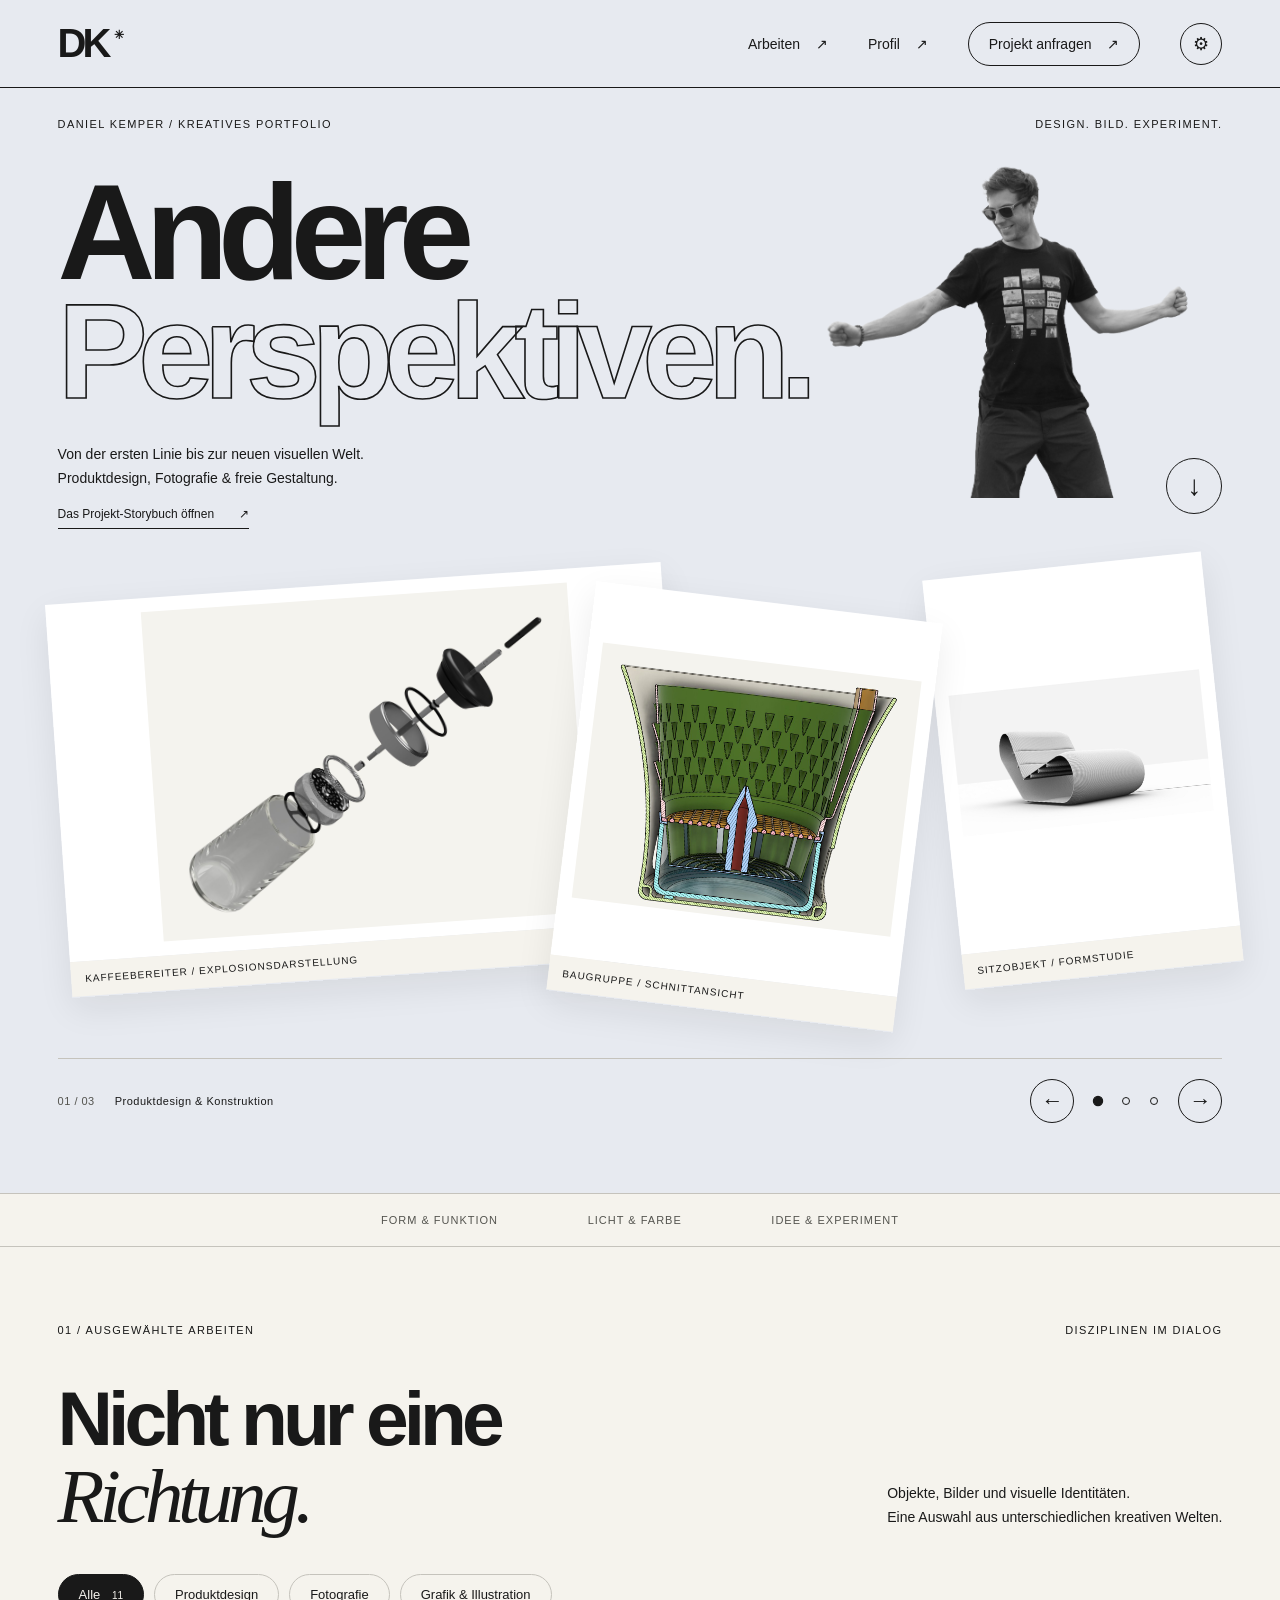
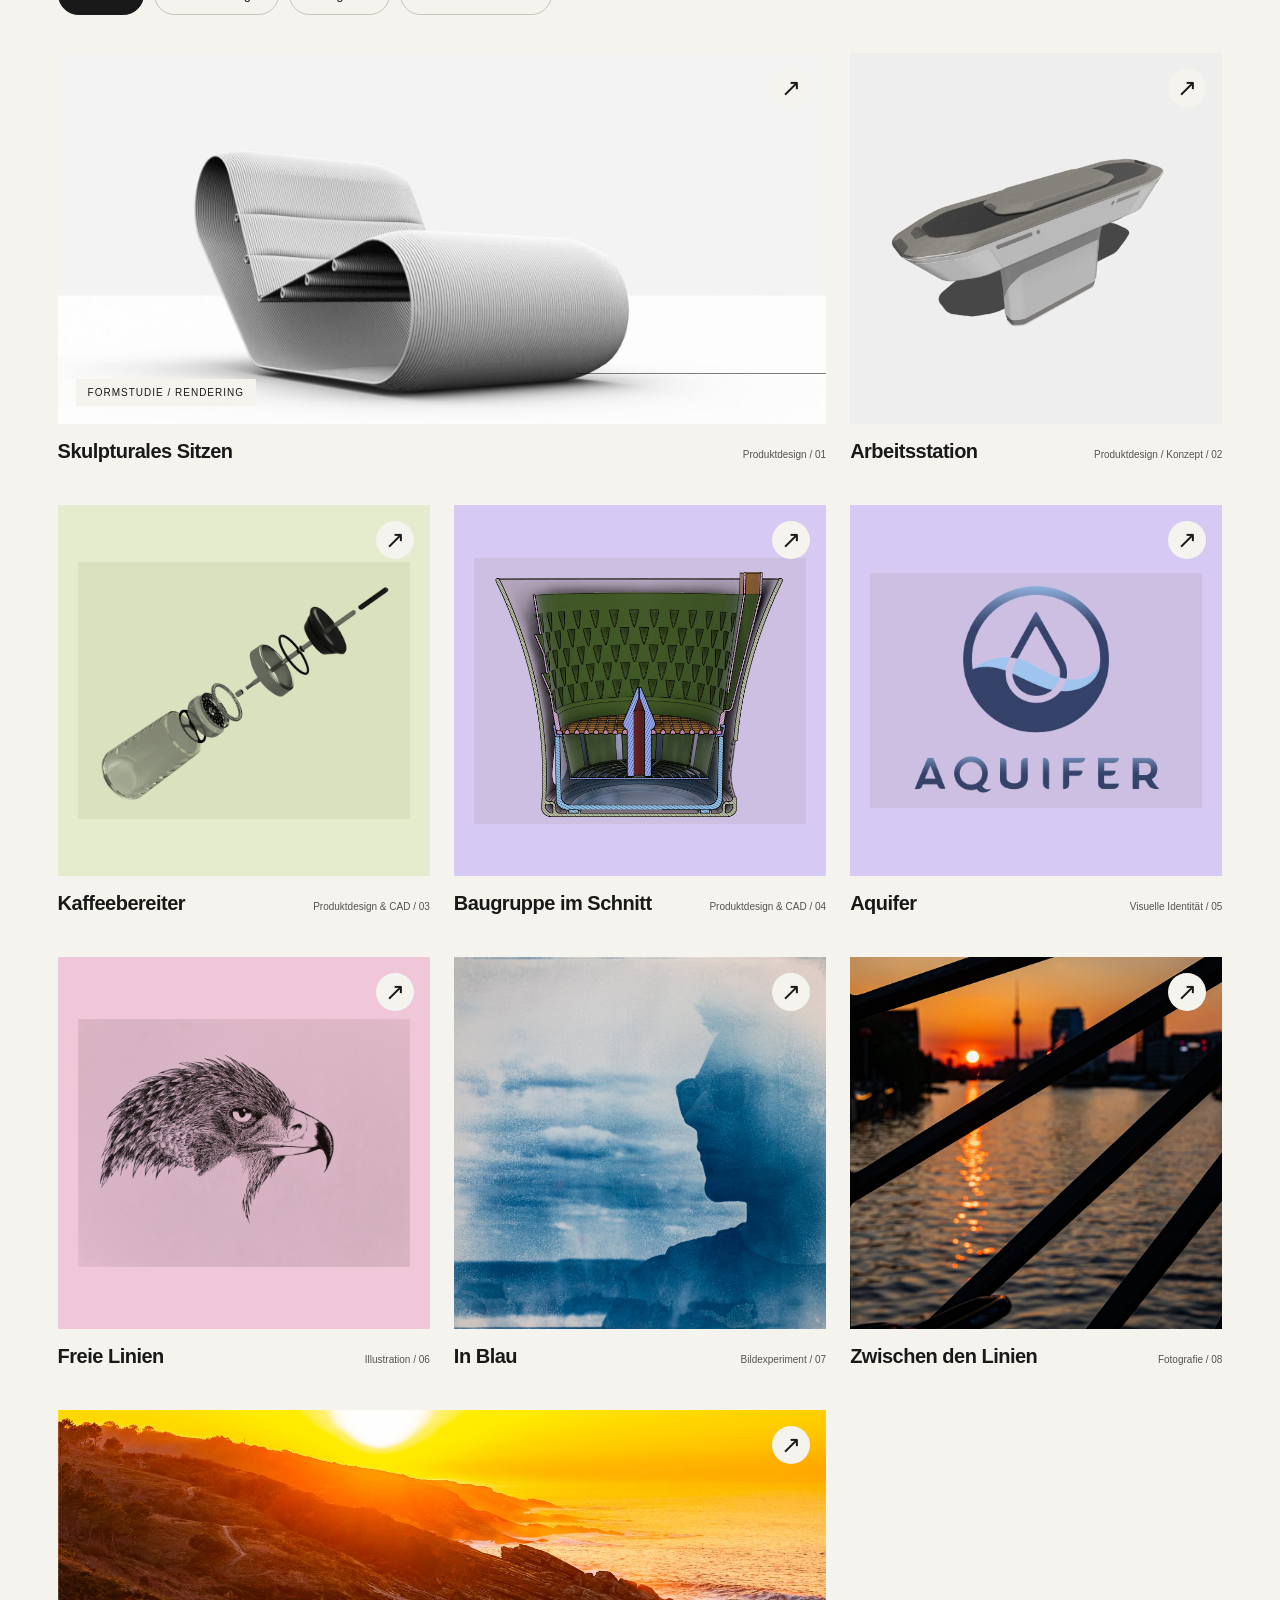
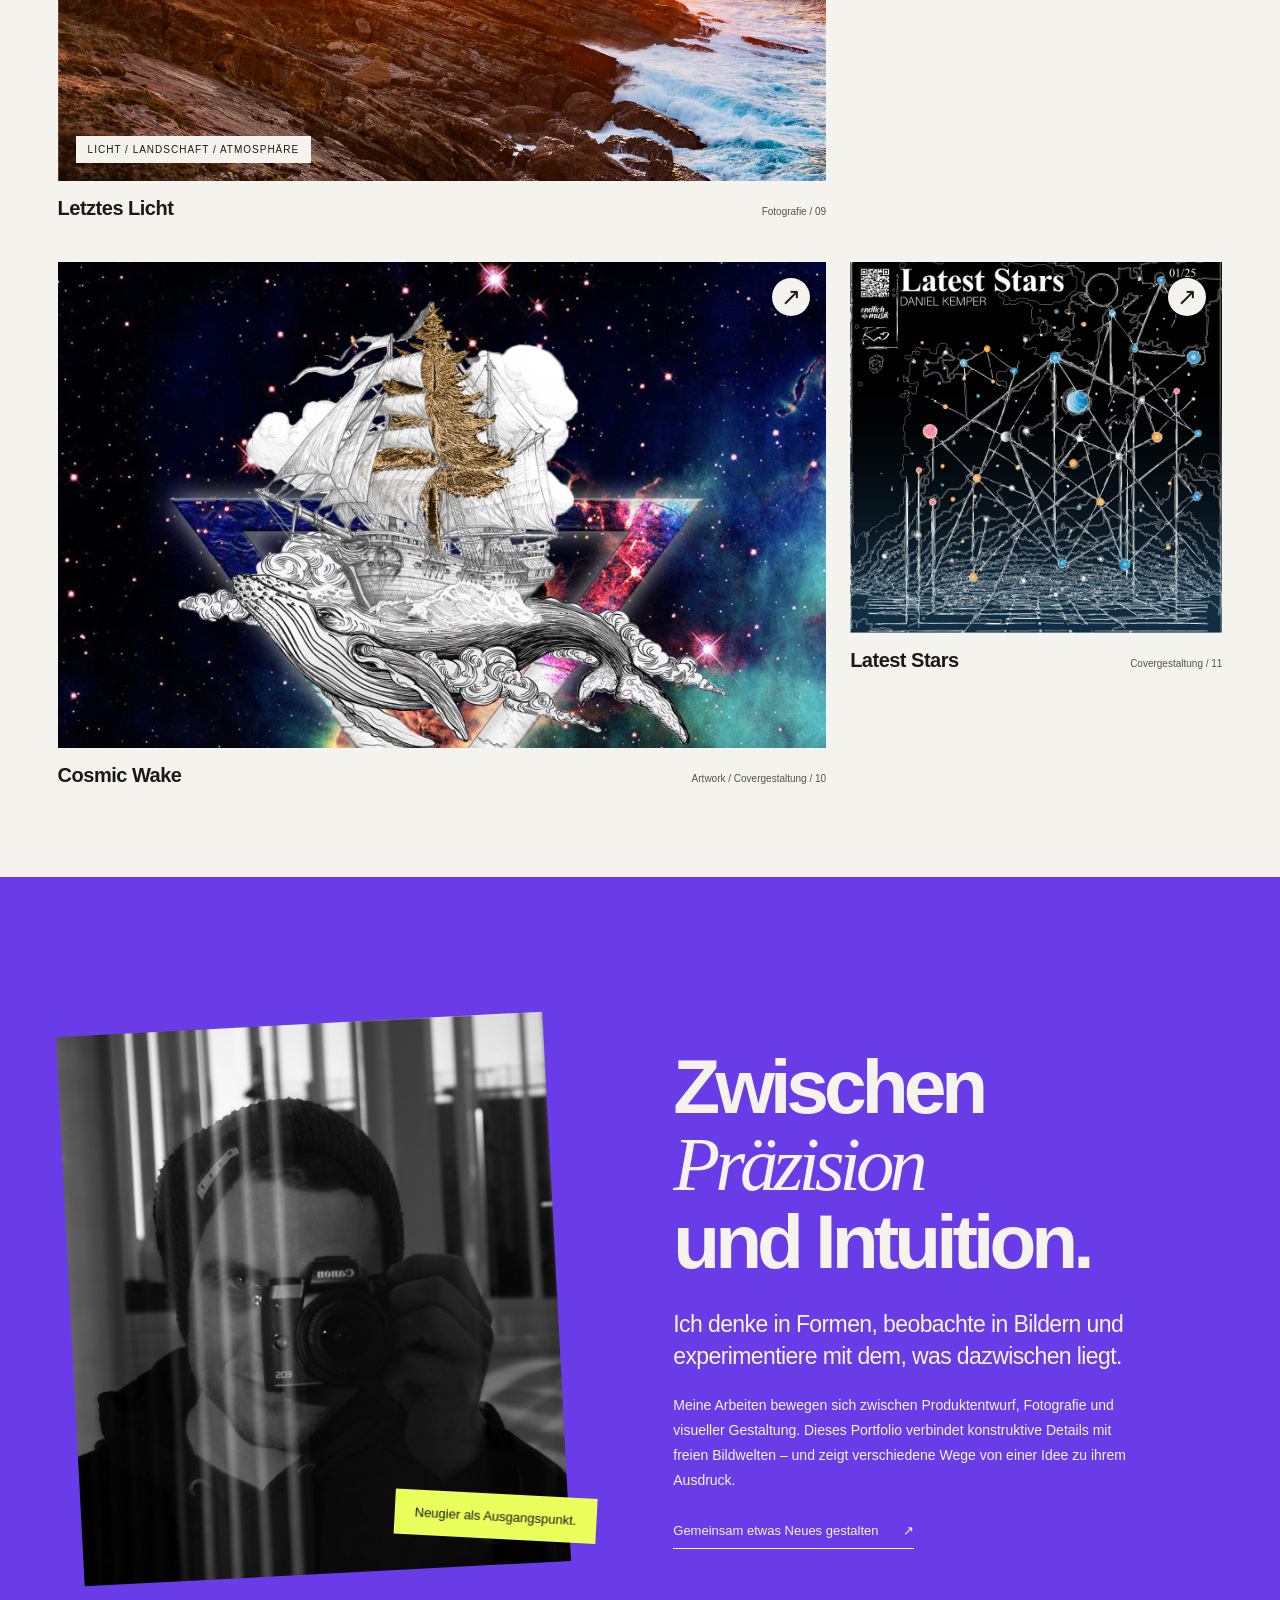
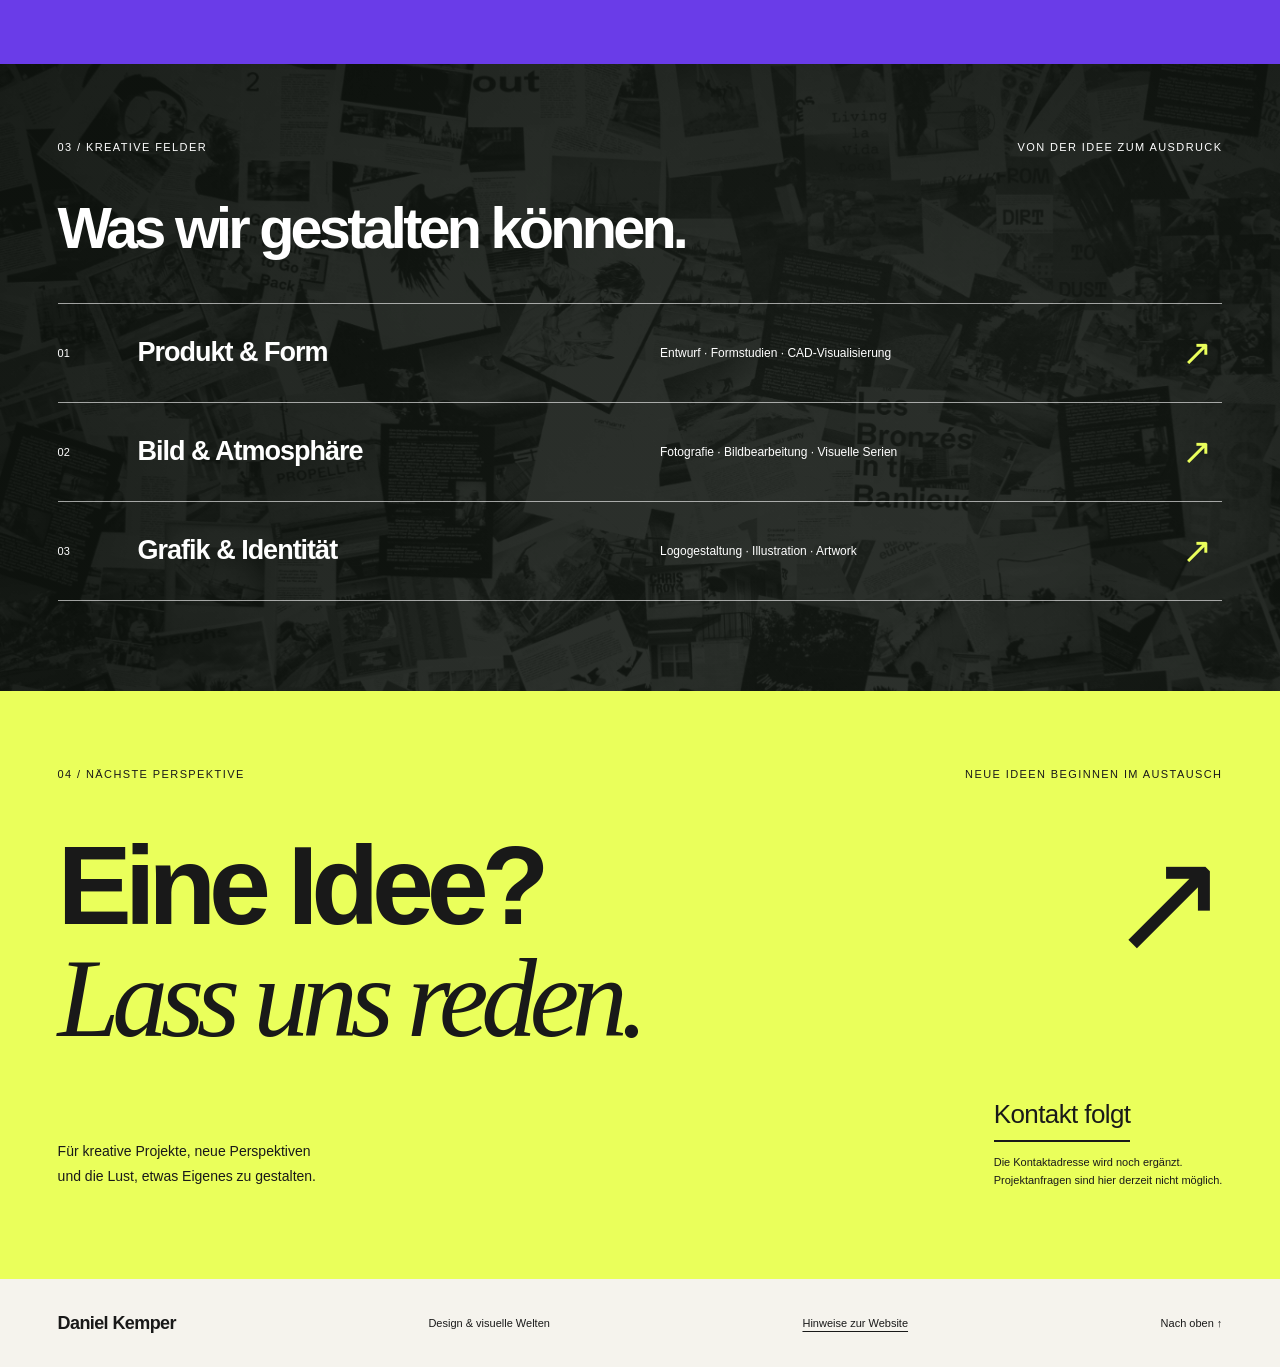
==== index.html @ 2dd00e3e "Erster Commit" ====
<!doctype html>
<html lang="de">
<head>
  <meta charset="utf-8">
  <meta name="viewport" content="width=device-width, initial-scale=1">
  <meta name="theme-color" content="#eaff5b">
  <meta name="description" content="Daniel Kemper – ausgewählte Arbeiten zwischen Produktdesign, Fotografie, Illustration und visueller Gestaltung.">
  <title>Daniel Kemper — Design & visuelle Welten</title>
  <link rel="icon" href="assets/mark.svg" type="image/svg+xml">
  <script src="settings.js"></script>
  <link rel="stylesheet" href="styles.css">
  <script src="projects.js" defer></script>
  <script src="portfolio.js" defer></script>
</head>
<body>
  <a class="skip-link" href="#arbeiten">Zum Inhalt</a>
  <header class="header">
    <a class="wordmark" href="#start" aria-label="Daniel Kemper – Startseite">DK<span class="wordmark-dot" aria-hidden="true">✳</span></a>
    <nav aria-label="Hauptnavigation">
      <a href="#arbeiten">Arbeiten <span>↗</span></a>
      <a href="#profil">Profil <span>↗</span></a>
      <a class="nav-contact" href="#kontakt">Projekt anfragen <span>↗</span></a>
      <a class="nav-settings" data-settings-link href="settings.html" aria-label="Einstellungen" title="Einstellungen"><span aria-hidden="true">⚙</span></a>
    </nav>
  </header>
  <main>
    <section class="hero" id="start" aria-labelledby="hero-title">
      <div class="hero-topline"><span>Daniel Kemper / Kreatives Portfolio</span><span>Design. Bild. Experiment.</span></div>
      <h1 id="hero-title">Andere<br><span class="outline">Perspektiven.</span></h1>
      <img class="hero-portrait" src="assets/hero-portrait.png" alt="" aria-hidden="true">
      <div class="hero-bottom">
        <div><p>Von der ersten Linie bis zur neuen visuellen Welt.<br>Produktdesign, Fotografie & freie Gestaltung.</p><a class="text-link hero-story-link" href="storybook.html">Das Projekt-Storybuch öffnen <span>↗</span></a></div>
        <a class="round-link" href="#arbeiten" aria-label="Ausgewählte Arbeiten entdecken">↓</a>
      </div>
      <div class="hero-carousel" role="region" aria-roledescription="Karussell" aria-label="Einblicke in die Arbeiten">
        <div class="carousel-viewport" id="hero-slides" tabindex="0" aria-label="Bildauswahl – mit Pfeiltasten wechseln">
          <div class="collage carousel-slide" role="group" aria-roledescription="Folie" aria-label="1 von 3 – Produktdesign & Konstruktion" data-title="Produktdesign & Konstruktion">
            <figure class="collage-main"><button class="carousel-project contain" type="button" data-project="coffee" aria-label="Kaffeebereiter – Explosionsdarstellung ansehen"><img src="assets/coffee-exploded.jpg" alt="Explosionsdarstellung des gläsernen Kaffeebereiters" fetchpriority="high"></button><figcaption>Kaffeebereiter / Explosionsdarstellung</figcaption></figure>
            <figure class="collage-detail"><button class="carousel-project contain" type="button" data-project="cutaway" aria-label="Baugruppe im Schnitt ansehen"><img src="assets/cutaway.jpg" alt="Farbige CAD-Schnittansicht mit Filterstruktur und inneren Komponenten"></button><figcaption>Baugruppe / Schnittansicht</figcaption></figure>
            <figure class="collage-accent"><button class="carousel-project contain" type="button" data-project="chair" aria-label="Skulpturales Sitzen ansehen"><img src="assets/chair.jpg" alt="Rendering eines weißen Loungesessels"></button><figcaption>Sitzobjekt / Formstudie</figcaption></figure>
          </div>
          <div class="collage carousel-slide" role="group" aria-roledescription="Folie" aria-label="2 von 3 – Fotografie & Perspektive" data-title="Fotografie & Perspektive" hidden>
            <figure class="collage-main"><button class="carousel-project" type="button" data-project="coast" aria-label="Letztes Licht ansehen"><img src="assets/coast.jpg" alt="Felsige Küste im goldenen Abendlicht" loading="lazy"></button><figcaption>Landschaft / Letztes Licht</figcaption></figure>
            <figure class="collage-detail"><button class="carousel-project" type="button" data-project="berlin" aria-label="Zwischen den Linien ansehen"><img src="assets/berlin.jpg" alt="Sonnenuntergang über der Spree hinter diagonalen Streben" loading="lazy"></button><figcaption>Berlin / Zwischen den Linien</figcaption></figure>
            <figure class="collage-accent"><img src="assets/portrait.jpg" alt="Selbstporträt mit Kamera und Spiegelungen" loading="lazy"><figcaption>Porträt / Spiegelungen</figcaption></figure>
          </div>
          <div class="collage carousel-slide" role="group" aria-roledescription="Folie" aria-label="3 von 3 – Grafik & freie Gestaltung" data-title="Grafik & freie Gestaltung" hidden>
            <figure class="collage-main"><button class="carousel-project contain" type="button" data-project="aquifer" aria-label="Aquifer ansehen"><img src="assets/aquifer.jpg" alt="Aquifer-Logo mit Tropfen- und Wellenmotiv" loading="lazy"></button><figcaption>Aquifer / Visuelle Identität</figcaption></figure>
            <figure class="collage-detail"><button class="carousel-project" type="button" data-project="cyanotype" aria-label="In Blau ansehen"><img src="assets/cyanotype.jpg" alt="Blaues experimentelles Porträt" loading="lazy"></button><figcaption>In Blau / Bildexperiment</figcaption></figure>
            <figure class="collage-accent"><button class="carousel-project" type="button" data-project="stars" aria-label="Latest Stars ansehen"><img src="assets/stars.jpg" alt="Latest Stars – Cover mit vernetzten Sternen" loading="lazy"></button><figcaption>Latest Stars / Covergestaltung</figcaption></figure>
          </div>
        </div>
        <div class="carousel-controls" hidden>
          <p class="carousel-label"><span id="carousel-count">01 / 03</span><span id="carousel-title">Produktdesign & Konstruktion</span></p>
          <div class="carousel-navigation">
            <button type="button" class="carousel-arrow" id="carousel-prev" aria-label="Vorherige Bildauswahl" aria-controls="hero-slides">←</button>
            <div class="carousel-dots" role="group" aria-label="Bildauswahl auswählen">
              <button type="button" data-slide="0" aria-label="Produktdesign & Konstruktion" aria-pressed="true"></button>
              <button type="button" data-slide="1" aria-label="Fotografie & Perspektive" aria-pressed="false"></button>
              <button type="button" data-slide="2" aria-label="Grafik & freie Gestaltung" aria-pressed="false"></button>
            </div>
            <button type="button" class="carousel-arrow" id="carousel-next" aria-label="Nächste Bildauswahl" aria-controls="hero-slides">→</button>
          </div>
        </div>
        <p class="sr-only" id="carousel-status" role="status" aria-live="polite" aria-atomic="true"></p>
      </div>
    </section>
    <div class="discipline-line" aria-hidden="true"><span>Form & Funktion</span><span>Licht & Farbe</span><span>Idee & Experiment</span></div>
    <section class="work-section section" id="arbeiten" aria-labelledby="work-title">
      <div class="section-label"><span>01 / Ausgewählte Arbeiten</span><span>Disziplinen im Dialog</span></div>
      <div class="section-heading"><h2 id="work-title">Nicht nur eine<br><em>Richtung.</em></h2><p>Objekte, Bilder und visuelle Identitäten.<br>Eine Auswahl aus unterschiedlichen kreativen Welten.</p></div>
      <div class="filters" role="group" aria-label="Arbeiten nach Disziplin filtern">
        <button type="button" class="active" data-filter="all" aria-pressed="true">Alle <span>11</span></button>
        <button type="button" data-filter="design" aria-pressed="false">Produktdesign</button>
        <button type="button" data-filter="photo" aria-pressed="false">Fotografie</button>
        <button type="button" data-filter="graphic" aria-pressed="false">Grafik & Illustration</button>
      </div>
      <p class="sr-only" id="filter-status" role="status" aria-live="polite">11 Arbeiten angezeigt.</p>
      <div class="project-grid">
        <article class="project-details" id="project-details" hidden aria-labelledby="project-details-title">
          <div class="project-details-inner">
            <div class="dialog-top"><span id="project-details-category"></span><button class="project-details-close" type="button">Projekt schließen ✕</button></div>
            <div class="dialog-intro"><h2 id="project-details-title" tabindex="-1"></h2><p id="project-details-description"></p></div>
            <div id="project-details-gallery" class="dialog-gallery"></div>
            <p class="dialog-note" id="project-details-note"></p>
          </div>
        </article>
      </div>
      <noscript><p>Alle Arbeiten sind hier sichtbar. Für Filter und Projektgalerien bitte JavaScript aktivieren.</p></noscript>
    </section>
    <section class="profile-section section" id="profil" aria-labelledby="profile-title">
      <div class="section-label"><span>02 / Der Blick dahinter</span><span>Daniel Kemper</span></div>
      <div class="profile-layout">
        <div class="profile-image"><img src="assets/portrait.jpg" alt="Selbstporträt mit Kamera und Spiegelungen" loading="lazy"><span class="profile-tag">Neugier als Ausgangspunkt.</span></div>
        <div class="profile-copy"><h2 id="profile-title">Zwischen<br><em>Präzision</em><br>und Intuition.</h2><p class="large-copy">Ich denke in Formen, beobachte in Bildern und experimentiere mit dem, was dazwischen liegt.</p><p>Meine Arbeiten bewegen sich zwischen Produktentwurf, Fotografie und visueller Gestaltung. Dieses Portfolio verbindet konstruktive Details mit freien Bildwelten – und zeigt verschiedene Wege von einer Idee zu ihrem Ausdruck.</p><a class="text-link" href="#kontakt">Gemeinsam etwas Neues gestalten <span>↗</span></a></div>
      </div>
    </section>
    <section class="services section" aria-labelledby="services-title">
      <div class="section-label"><span>03 / Kreative Felder</span><span>Von der Idee zum Ausdruck</span></div>
      <h2 id="services-title">Was wir gestalten können.</h2>
      <div class="service-list">
        <div><span>01</span><h3>Produkt & Form</h3><p>Entwurf · Formstudien · CAD-Visualisierung</p><span aria-hidden="true">↗</span></div>
        <div><span>02</span><h3>Bild & Atmosphäre</h3><p>Fotografie · Bildbearbeitung · Visuelle Serien</p><span aria-hidden="true">↗</span></div>
        <div><span>03</span><h3>Grafik & Identität</h3><p>Logogestaltung · Illustration · Artwork</p><span aria-hidden="true">↗</span></div>
      </div>
    </section>
    <section class="contact section" id="kontakt" aria-labelledby="contact-title">
      <div class="section-label"><span>04 / Nächste Perspektive</span><span>Neue Ideen beginnen im Austausch</span></div>
      <h2 id="contact-title">Eine Idee?<br><em>Lass uns reden.</em><span aria-hidden="true">↗</span></h2>
      <div class="contact-bottom"><p>Für kreative Projekte, neue Perspektiven<br>und die Lust, etwas Eigenes zu gestalten.</p><div id="contact-action"><span class="contact-pending">Kontakt folgt</span><p class="contact-note">Die Kontaktadresse wird noch ergänzt.<br>Projektanfragen sind hier derzeit nicht möglich.</p></div></div>
    </section>
  </main>
  <footer><a class="footer-name" href="#start">Daniel Kemper</a><span>Design & visuelle Welten</span><button id="legal-open" type="button">Hinweise zur Website</button><a href="#start">Nach oben ↑</a></footer>
  <dialog id="legal-dialog" aria-labelledby="legal-title">
    <div class="dialog-top"><span>Website-Status</span><button class="dialog-close" type="button" aria-label="Hinweise schließen">Schließen ✕</button></div>
    <div class="legal-content"><h2 id="legal-title">Noch nicht zur Veröffentlichung bestimmt.</h2><p>Dies ist ein lokaler Portfolio-Entwurf. Eine öffentliche Kontaktadresse sowie die erforderlichen Angaben für Impressum und Datenschutz sind noch nicht eingerichtet.</p><p>Es werden keine externen Schriftarten, Analysewerkzeuge, Cookies oder eingebetteten Drittanbieterinhalte verwendet. Bei einer Veröffentlichung müssen insbesondere das Hosting und dessen Datenverarbeitung berücksichtigt werden.</p><p>Projektbeschreibungen und einige Titel sind redaktionelle Entwürfe auf Grundlage der bereitgestellten Bilder. Rollen, Mitwirkende, Bildrechte und mögliche KI-Bearbeitungen müssen vor Veröffentlichung bestätigt werden.</p></div>
  </dialog>
</body>
</html>
---- styles.css ----
@charset "UTF-8";
:root { --paper: #f5f3ed; --intro: #e7eaf0; --sand: #e9ded3; --ink: #191919; --lime: #eaff5b; --purple: #6a3ce8; --line: #c5c3bc; --muted: #54544f; --image-background: #e8e6df; --image-surface: #fff; --page-left: #eeece5; --project-neutral: #eee; --project-lavender: #d6c9f3; --project-lime: #e4eccd; --project-pink: #f0c7d9; --accent-ink: #191919; --shadow: #19191920; --book-edge: #d4d0c8; --book-edge-secondary: #ede9e1; --book-gutter-dark: #19191920; --book-gutter-light: #ffffff70; color-scheme: light; }
html[data-theme="dark"] { --paper: #151815; --intro: #20251f; --sand: #2a3028; --ink: #f5f7f1; --lime: #ddf56a; --purple: #c2adff; --line: #8d968b; --muted: #d0d8cf; --image-background: #2c332d; --page-left: #1c211c; --project-neutral: #eee; --project-lavender: #d6c9f3; --project-lime: #e4eccd; --project-pink: #f0c7d9; --accent-ink: #182012; --shadow: #00000099; --book-edge: #0d0f0d; --book-edge-secondary: #111411; --book-gutter-dark: #000000a6; --book-gutter-light: #ffffff24; color-scheme: dark; }
html[data-storage-unavailable="true"] { --paper: #fff; --intro: #e7eaf0; --sand: #e9ded3; --page-left: #f5f3ed; --image-background: #fff; color-scheme: light; }
* { box-sizing: border-box; }
html { scroll-behavior: smooth; scroll-padding-top: 95px; }
body { margin: 0; background: var(--paper); color: var(--ink); font-family: Arial, Helvetica, sans-serif; -webkit-font-smoothing: antialiased; }
body.modal-open { overflow: hidden; }
button, a { -webkit-tap-highlight-color: transparent; }
button { font: inherit; color: inherit; cursor: pointer; }
a { color: inherit; text-decoration: none; }
button:focus-visible, a:focus-visible { outline: 3px solid var(--purple); outline-offset: 6px; }
img { display: block; width: 100%; height: 100%; object-fit: cover; }
figure, h1, h2, h3, p { margin: 0; }
em { font-family: Georgia, "Times New Roman", serif; font-weight: 400; }
.sr-only, .skip-link:not(:focus) { position: absolute; width: 1px; height: 1px; padding: 0; overflow: hidden; clip-path: inset(50%); white-space: nowrap; }
.skip-link:focus { position: fixed; top: 10px; left: 10px; z-index: 20; padding: 15px; background: var(--lime); color: var(--accent-ink); }
.header { height: 88px; padding: 0 4.5%; display: flex; align-items: center; justify-content: space-between; border-bottom: 1px solid var(--ink); background: var(--intro); }
.wordmark { font-size: 40px; font-weight: 900; letter-spacing: -4px; }
.wordmark-dot { display: inline-block; vertical-align: top; font-size: 12px; letter-spacing: 0; margin: 7px 0 0 7px; }
nav { display: flex; gap: 40px; align-items: center; font-size: 14px; }
nav a { padding: 10px 0; position: relative; transition: color .25s; }
nav a span { margin-left: 12px; display: inline-block; transition: translate .3s; }
nav a:not(.nav-contact):not(.nav-settings)::after { content: ""; position: absolute; left: 0; bottom: 2px; width: 100%; height: 1px; background: currentColor; transform: scaleX(0); transform-origin: left; transition: transform .3s; }
nav a:hover::after, nav a:focus-visible::after { transform: scaleX(1); }
nav a:hover span, nav a:focus-visible span { translate: 2px -2px; }
nav .nav-contact { border: 1px solid var(--ink); border-radius: 30px; padding: 13px 20px; }
nav .nav-settings { display: grid; place-items: center; width: 42px; height: 42px; padding: 0; border: 1px solid var(--ink); border-radius: 50%; font-size: 18px; }
nav .nav-settings span { margin: 0; }
nav .nav-settings:hover span, nav .nav-settings:focus-visible span { translate: 0; rotate: 30deg; }
nav a:hover { color: var(--purple); }
.hero { position: relative; padding: 28px 4.5% 70px; overflow: hidden; background: var(--intro); }
.hero-topline, .section-label { display: flex; justify-content: space-between; gap: 20px; font-size: 11px; text-transform: uppercase; letter-spacing: 1.4px; line-height: 1.5; }
.hero h1 { position: relative; z-index: 1; margin-top: 40px; font-size: clamp(70px, 10.6vw, 174px); font-weight: 800; line-height: .88; letter-spacing: -.075em; }
.hero-portrait { position: absolute; z-index: 0; top: 64px; right: 6%; width: clamp(260px, 31vw, 500px); height: auto; pointer-events: none; }
html[data-theme="dark"] .hero-portrait { filter: invert(1) grayscale(1); }
.outline { -webkit-text-stroke: 1.6px var(--ink); color: transparent; }
.hero-bottom { position: relative; z-index: 1; display: flex; justify-content: space-between; align-items: center; margin: 32px 0; }
.hero-bottom p { font-size: 14px; line-height: 1.7; }
.round-link { display: grid; place-items: center; border: 1px solid var(--ink); border-radius: 50%; width: 56px; height: 56px; font-size: 28px; transition: background .25s, transform .3s; }
.round-link:hover { background: var(--lime); color: var(--accent-ink); transform: translateY(3px); }
.hero-carousel { position: relative; z-index: 1; margin-top: 45px; }
.carousel-viewport { position: relative; touch-action: pan-y pinch-zoom; }
.collage { height: clamp(320px, 35vw, 540px); position: relative; }
.carousel-slide[hidden], .carousel-controls[hidden] { display: none; }
.collage figure { position: absolute; box-shadow: 0 12px 35px #19191914; transition: transform .65s cubic-bezier(.22, 1, .36, 1), box-shadow .65s; }
.collage figcaption { background: var(--paper); font-size: 10px; letter-spacing: 1px; text-transform: uppercase; padding: 12px 14px; white-space: nowrap; overflow: hidden; text-overflow: ellipsis; }
.collage-main { width: 53%; height: 88%; top: 2%; left: 0; transform: rotate(-4deg); }
.collage-detail { width: 30%; height: 92%; left: 44%; top: 6%; transform: rotate(7deg); z-index: 2; }
.collage-accent { width: 24%; height: 92%; right: 0; top: -2%; transform: rotate(-6deg); }
.collage figure > img, .carousel-project { height: calc(100% - 36px); }
.carousel-project { display: block; width: 100%; border: none; padding: 0; background: var(--image-surface); }
.carousel-project img { height: 100%; transition: transform .65s cubic-bezier(.22, 1, .36, 1); }
.carousel-project.contain img { object-fit: contain; padding: 14px; }
.carousel-project:focus-visible { outline-offset: 3px; }
.carousel-controls { display: flex; align-items: center; justify-content: space-between; gap: 20px; border-top: 1px solid var(--line); padding-top: 20px; margin-top: 36px; }
.carousel-label { display: flex; align-items: center; gap: 20px; font-size: 11px; letter-spacing: .5px; }
#carousel-count { color: var(--muted); font-variant-numeric: tabular-nums; }
.carousel-navigation, .carousel-dots { display: flex; align-items: center; gap: 10px; }
.carousel-arrow { display: grid; place-items: center; width: 44px; height: 44px; border: 1px solid var(--ink); border-radius: 50%; background: transparent; font-size: 22px; transition: background .25s, transform .25s; }
.carousel-arrow:hover { background: var(--paper); transform: translateY(-2px); }
.carousel-dots { gap: 0; }
.carousel-dots button { display: grid; place-items: center; width: 28px; height: 44px; padding: 0; border: none; background: transparent; }
.carousel-dots button::after { content: ""; width: 6px; height: 6px; border: 1px solid var(--ink); border-radius: 50%; transition: background .25s, transform .25s; }
.carousel-dots button[aria-pressed="true"]::after { background: var(--ink); transform: scale(1.3); }
.carousel-slide.is-active figure { animation: carousel-enter .6s cubic-bezier(.22, 1, .36, 1) both; }
.carousel-slide.is-active .collage-detail { animation-delay: .07s; }
.carousel-slide.is-active .collage-accent { animation-delay: .14s; }
@keyframes carousel-enter { from { opacity: 0; translate: calc(var(--carousel-direction, 1) * 24px) 8px; } to { opacity: 1; translate: 0 0; } }
.discipline-line { display: flex; justify-content: center; align-items: center; gap: clamp(24px, 7vw, 100px); border-top: 1px solid var(--line); border-bottom: 1px solid var(--line); padding: 20px 5%; color: var(--muted); font-size: 11px; letter-spacing: 1px; text-transform: uppercase; }
.section { padding: 75px 4.5% 90px; }
.work-section { background: var(--paper); }
.section-heading { display: flex; justify-content: space-between; align-items: end; gap: 30px; margin-top: 42px; }
h2 { font-size: clamp(45px, 6vw, 86px); line-height: 1; letter-spacing: -.065em; font-weight: 700; }
.section-heading p { font-size: 14px; line-height: 1.7; max-width: 350px; padding-bottom: 6px; }
.filters { display: flex; flex-wrap: wrap; gap: 10px; margin: 38px 0; }
.filters button { border: 1px solid var(--line); border-radius: 30px; background: transparent; padding: 12px 20px; font-size: 13px; transition: background .25s, color .25s, border-color .25s; }
.filters button.active { background: var(--ink); color: var(--paper); border-color: var(--ink); }
.filters button:hover:not(.active) { background: var(--lime); color: var(--accent-ink); }
.filters button span { font-size: 10px; margin-left: 8px; }
.project-grid { position: relative; display: grid; grid-template-columns: repeat(3, minmax(0, 1fr)); gap: 42px 24px; transition: padding-bottom .55s cubic-bezier(.22, 1, .36, 1); }
.project-grid.has-two-projects { grid-template-columns: repeat(2, minmax(0, 1fr)); }
.project-wide { grid-column: span 2; }
.project-grid.has-two-projects .project-wide { grid-column: span 1; }
.project-cosmic .project-image { height: clamp(360px, 38vw, 600px); }
.project[hidden] { display: none; }
.project-details { position: absolute; z-index: 3; top: 0; right: 0; left: 0; min-height: 0; overflow: hidden; opacity: 0; transition: min-height .55s cubic-bezier(.22, 1, .36, 1), opacity .25s ease; }
.project-details.is-open { opacity: 1; }
.project-details-inner { display: grid; grid-template-areas: "top" "gallery" "intro" "note"; min-height: 0; overflow: hidden; background: var(--intro); border-top: 1px solid var(--ink); border-bottom: 1px solid var(--ink); padding: 0 clamp(20px, 3vw, 42px); opacity: 0; transform: translateY(18px); transition: padding .45s cubic-bezier(.22, 1, .36, 1), opacity .2s ease, transform .35s cubic-bezier(.22, 1, .36, 1); }
.project-details.is-open .project-details-inner { padding-top: clamp(25px, 4vw, 50px); padding-bottom: clamp(28px, 4vw, 54px); opacity: 1; transform: translateY(0); }
.project-details-close { padding: 12px 18px; border: 1px solid var(--ink); border-radius: 25px; background: transparent; font-size: 12px; white-space: nowrap; }
.project-details[data-project="workstation"] .dialog-gallery img { background: #b8b7b0; }
.project-details .dialog-top { grid-area: top; margin-bottom: 38px; }
.project-details .dialog-intro { grid-area: intro; grid-template-columns: minmax(0, 1fr) minmax(280px, .8fr); gap: clamp(24px, 5vw, 70px); align-items: start; margin: 42px 0 0; }
.project-details .dialog-intro h2 { margin: 0; }
.project-details .dialog-gallery { grid-area: gallery; display: grid; grid-template-columns: repeat(auto-fit, minmax(min(100%, 320px), 1fr)); align-content: start; margin: 0; }
.project-details .dialog-gallery figure:first-child { grid-column: auto; }
.project-details .dialog-gallery img { max-height: 540px; }
.project-details .dialog-gallery img { background: transparent; }
.project-details .dialog-gallery:not([data-image-count="1"]) img { height: clamp(240px, 25vw, 420px); object-fit: contain; object-position: center; }
.project-details .dialog-note { grid-area: note; align-self: end; margin: 36px 0 0; max-width: 540px; }
.project-open { display: block; width: 100%; background: none; border: none; padding: 0; text-align: left; }
.project-image { height: clamp(280px, 29vw, 460px); position: relative; overflow: hidden; background: var(--image-background); }
.project.is-detail-source { visibility: hidden; }
.project-image img { transition: transform .75s cubic-bezier(.22, 1, .36, 1); }
.project-open:hover .project-image img, .project-open:focus-visible .project-image img { transform: scale(1.04); }
.project-image.neutral { background: var(--project-neutral); }
.project-image.lavender { background: var(--project-lavender); }
.project-image.lime { background: var(--project-lime); }
.project-image.pink { background: var(--project-pink); }
.project-image.contain img { object-fit: contain; mix-blend-mode: multiply; padding: 20px; }
.project-arrow { position: absolute; top: 16px; right: 16px; display: grid; place-items: center; width: 38px; height: 38px; border-radius: 50%; background: var(--paper); font-size: 24px; transition: background .2s, transform .2s; }
.project-open:hover .project-arrow, .project-open:focus-visible .project-arrow { background: var(--lime); color: var(--accent-ink); transform: rotate(45deg); }
.image-label { position: absolute; bottom: 18px; left: 18px; padding: 8px 12px; background: var(--paper); font-size: 10px; text-transform: uppercase; letter-spacing: 1px; }
.project-caption { padding-top: 16px; display: flex; align-items: baseline; justify-content: space-between; gap: 10px; }
.project-caption h3 { font-size: 20px; letter-spacing: -.5px; }
.project-caption > span { font-size: 10px; text-align: right; color: var(--muted); }
.profile-section { background: var(--purple); color: var(--paper); }
.profile-layout { display: grid; grid-template-columns: 1fr 1.1fr; gap: 10%; align-items: center; margin-top: 55px; }
.profile-image { height: 550px; position: relative; transform: rotate(-3deg); margin-left: 12px; }
.profile-image img { filter: grayscale(100%); }
.profile-tag { position: absolute; bottom: 26px; right: -28px; transform: rotate(6deg); padding: 15px 20px; background: var(--lime); color: var(--accent-ink); font-size: 13px; }
.profile-copy h2 { margin-bottom: 28px; }
.profile-copy p { font-size: 14px; line-height: 1.8; max-width: 460px; }
.profile-copy .large-copy { font-size: 23px; line-height: 1.4; margin-bottom: 20px; letter-spacing: -.6px; }
.text-link { display: inline-flex; align-items: center; gap: 25px; font-size: 13px; border-bottom: 1px solid currentColor; padding-bottom: 10px; margin-top: 30px; }
.hero-story-link { margin-top: 16px; font-size: 12px; padding-bottom: 7px; }
.text-link span { display: inline-block; transition: translate .3s; }
.text-link:hover span, .text-link:focus-visible span { translate: 4px -4px; }
.profile-section a:focus-visible { outline-color: var(--lime); }
.services { position: relative; background: linear-gradient(#101510d9, #101510d9), url("assets/editorial-collage.png") center / cover; color: #fff; }
.services h2 { font-size: clamp(36px, 4.5vw, 65px); margin: 45px 0; }
.service-list > div { display: grid; grid-template-columns: 60px 1fr 1fr 40px; align-items: center; gap: 20px; border-top: 1px solid #ffffff99; padding: 28px 0; }
.service-list > div:last-child { border-bottom: 1px solid #ffffff99; }
.service-list > div > span:first-child { font-size: 11px; }
.service-list h3 { font-size: 27px; letter-spacing: -1px; transition: translate .4s, color .4s; }
.service-list p { font-size: 12px; line-height: 1.7; }
.service-list > div > span:last-child { font-size: 36px; color: var(--lime); transition: translate .4s; }
.contact { background: var(--lime); color: var(--accent-ink); }
.contact h2 { margin-top: 48px; position: relative; font-size: clamp(55px, 8.7vw, 132px); }
.contact h2 > span { position: absolute; top: 0; right: 0; font-size: 1.3em; font-weight: 400; }
.contact-bottom { display: flex; justify-content: space-between; align-items: end; gap: 40px; margin-top: 45px; }
.contact-bottom > p { font-size: 14px; line-height: 1.8; }
.contact-pending, .contact-email { display: inline-block; border-bottom: 2px solid var(--accent-ink); padding-bottom: 10px; font-size: 26px; letter-spacing: -.6px; }
.contact-note { margin-top: 12px; font-size: 11px; line-height: 1.6; }
footer { display: flex; justify-content: space-between; gap: 20px; align-items: center; padding: 30px 4.5%; font-size: 11px; }
.footer-name { font-size: 18px; font-weight: 700; letter-spacing: -.6px; }
footer button { padding: 8px 0; background: none; border: none; font-size: 11px; text-decoration: underline; text-underline-offset: 4px; }
dialog { border: none; padding: 30px; width: min(1100px, 94vw); max-height: 92dvh; background: var(--paper); color: var(--ink); }
dialog::backdrop { background: #191919bb; backdrop-filter: blur(7px); }
dialog[open] { animation: dialog-enter .35s cubic-bezier(.22, 1, .36, 1); }
dialog[open]::backdrop { animation: backdrop-enter .3s ease-out; }
.dialog-top { display: flex; justify-content: space-between; align-items: center; gap: 20px; font-size: 11px; text-transform: uppercase; letter-spacing: 1px; }
.dialog-close { padding: 12px 18px; border: 1px solid var(--ink); border-radius: 25px; background: transparent; font-size: 12px; white-space: nowrap; }
.dialog-intro { margin: 40px 0 30px; display: grid; grid-template-columns: 1fr 1fr; gap: 30px; align-items: end; }
.dialog-intro h2 { font-size: clamp(35px, 5vw, 65px); }
.dialog-intro p { font-size: 14px; line-height: 1.8; }
.dialog-gallery { display: grid; grid-template-columns: repeat(2, minmax(0, 1fr)); gap: 20px; }
.dialog-gallery figure:first-child { grid-column: 1 / -1; }
.dialog-gallery img { height: auto; max-height: 65vh; object-fit: contain; background: var(--image-surface); }
.dialog-gallery figcaption { font-size: 11px; margin-top: 10px; line-height: 1.6; }
.dialog-note { font-size: 11px; color: var(--muted); line-height: 1.8; margin-top: 30px; }
.legal-content { padding: 35px 0 10px; }
.legal-content h2 { font-size: 40px; max-width: 650px; margin-bottom: 25px; }
.legal-content p { font-size: 15px; line-height: 1.8; margin-top: 18px; max-width: 750px; }
.settings-main { min-height: calc(100vh - 88px); padding: clamp(55px, 9vw, 130px) 4.5%; background: var(--intro); }
.settings-heading { display: grid; grid-template-columns: minmax(0, 1fr) minmax(230px, 360px); gap: clamp(35px, 9vw, 150px); align-items: end; max-width: 1200px; margin: 0 auto; }
.settings-eyebrow { font-size: 11px; letter-spacing: 1.4px; text-transform: uppercase; }
.settings-heading h1 { margin-top: 22px; font-size: clamp(62px, 9vw, 130px); line-height: .88; letter-spacing: -.075em; }
.settings-heading > p { font-size: 16px; line-height: 1.7; }
.settings-panel { max-width: 1200px; margin: clamp(55px, 8vw, 100px) auto 0; border-top: 1px solid var(--ink); }
.settings-group { display: grid; grid-template-columns: minmax(180px, 1fr) minmax(300px, 2fr); gap: 40px; padding: 34px 0; border-bottom: 1px solid var(--line); }
.settings-group h2 { font-size: clamp(28px, 3vw, 43px); }
.settings-control-label { display: block; font-size: 13px; font-weight: 700; margin-bottom: 12px; }
.settings-select { width: min(100%, 440px); padding: 14px 16px; border: 1px solid var(--ink); border-radius: 0; background: var(--paper); color: var(--ink); font: inherit; }
.settings-help { margin-top: 12px; color: var(--muted); font-size: 13px; line-height: 1.6; }
.theme-toggle { display: flex; align-items: center; justify-content: space-between; gap: 24px; width: min(100%, 440px); padding: 16px 18px; border: 1px solid var(--ink); background: var(--paper); cursor: pointer; }
.theme-toggle-copy { display: grid; gap: 4px; }
.theme-toggle-copy span { font-size: 13px; font-weight: 700; }
.theme-toggle-copy small { color: var(--muted); font-size: 11px; line-height: 1.4; }
.theme-toggle input { position: absolute; opacity: 0; }
.theme-toggle-visual { position: relative; flex: 0 0 auto; width: 50px; height: 28px; border: 1px solid var(--ink); border-radius: 20px; background: var(--intro); transition: background .2s; }
.theme-toggle-visual::after { content: ""; position: absolute; top: 4px; left: 4px; width: 18px; height: 18px; border-radius: 50%; background: var(--ink); transition: transform .2s; }
.theme-toggle input:checked + .theme-toggle-visual { background: var(--purple); }
.theme-toggle input:checked + .theme-toggle-visual::after { transform: translateX(20px); }
.theme-toggle input:focus-visible + .theme-toggle-visual { outline: 3px solid var(--purple); outline-offset: 4px; }
.settings-status { min-height: 1.5em; margin: 24px 0 0; font-size: 12px; color: var(--muted); }
body[data-storage-unavailable="true"] .settings-select, body[data-storage-unavailable="true"] .theme-toggle { opacity: .55; cursor: not-allowed; }
.reveal { transition: opacity .75s ease, translate .75s cubic-bezier(.22, 1, .36, 1), transform .65s cubic-bezier(.22, 1, .36, 1), box-shadow .65s; }
.reveal-pending { opacity: 0; translate: 0 24px; }
.reveal:not(.reveal-pending) { transition-delay: var(--reveal-delay, 0ms), var(--reveal-delay, 0ms), 0ms, 0ms; }
.reveal:focus-within { opacity: 1; translate: 0 0; transition-delay: 0ms; }
@keyframes dialog-enter { from { opacity: 0; translate: 0 12px; } to { opacity: 1; translate: 0 0; } }
@keyframes backdrop-enter { from { opacity: 0; } to { opacity: 1; } }
@media (hover: hover) and (pointer: fine) {
  .collage figure:hover { transform: rotate(0deg); box-shadow: 0 20px 45px #19191922; }
  .carousel-project:hover img { transform: scale(1.025); }
  .service-list > div:hover h3 { translate: 6px 0; color: var(--lime); }
  .service-list > div:hover > span:last-child { translate: 3px -3px; }
}
@media (min-width: 1700px) { .hero, .section, .header, footer { padding-left: max(4.5%, calc((100vw - 1550px) / 2)); padding-right: max(4.5%, calc((100vw - 1550px) / 2)); } }
@media (max-width: 1000px) {
  .project-grid { grid-template-columns: repeat(2, minmax(0, 1fr)); }
  .project-wide { grid-column: span 1; }
  .project-image { height: 380px; }
  .profile-layout { gap: 7%; }
  .profile-image { height: 480px; }
  .profile-copy .large-copy { font-size: 20px; }
  .project-caption { flex-direction: column; gap: 5px; }
  .service-list > div { grid-template-columns: 30px 1fr 1fr 30px; }
  .service-list h3 { font-size: 23px; }
}
@media (max-width: 650px) {
  html { scroll-padding-top: 20px; }
  .header { height: 74px; padding: 0 5%; }
  .wordmark { font-size: 34px; }
  nav { gap: 9px; font-size: 11px; }
  nav a[href="#profil"] { display: none; }
  nav a span { display: none; }
  nav .nav-contact { padding: 10px 13px; }
  nav .nav-settings { width: 34px; height: 34px; font-size: 15px; }
  nav .nav-settings span { display: block; }
  .hero { padding: 22px 5% 44px; }
  .hero-topline, .section-label { font-size: 9px; letter-spacing: .8px; }
  .hero-topline > span:last-child { display: none; }
  .hero h1 { margin-top: 25px; font-size: clamp(56px, 16vw, 72px); line-height: .9; }
  .hero-portrait { display: none; }
  .outline { -webkit-text-stroke-width: 1px; }
  .hero-bottom { margin: 22px 0; gap: 20px; }
  .hero-bottom > div { max-width: 245px; }
  .hero-bottom p { font-size: 12px; }
  .round-link { flex-shrink: 0; width: 42px; height: 42px; font-size: 22px; }
  .hero-carousel { margin-top: 30px; }
  .collage { height: auto; }
  .collage-main { position: relative; width: 100%; height: min(105vw, 400px); inset: auto; transform: none; }
  .collage-detail, .collage-accent { display: none; }
  .collage figcaption { padding: 11px 12px; font-size: 9px; letter-spacing: .7px; }
  .collage figure > img, .carousel-project { height: calc(100% - 33px); }
  .carousel-project.contain img { padding: 12px; }
  .carousel-controls { align-items: end; gap: 12px; padding-top: 14px; margin-top: 18px; }
  .carousel-label { flex-direction: column; align-items: start; gap: 5px; font-size: 10px; line-height: 1.4; }
  .carousel-navigation { gap: 6px; }
  .carousel-arrow { width: 42px; height: 42px; font-size: 21px; flex-shrink: 0; }
  .carousel-dots button { width: 24px; }
  .discipline-line { gap: 12px; padding: 16px 5%; font-size: 8px; letter-spacing: .4px; text-align: center; }
  .section { padding: 45px 5% 55px; }
  .section-label > span:last-child { max-width: 130px; text-align: right; }
  .section-heading { flex-direction: column; align-items: start; gap: 24px; margin-top: 30px; }
  .section-heading p { font-size: 12px; }
  h2 { font-size: 48px; }
  .filters { gap: 7px; margin: 26px 0; }
  .filters button { padding: 10px 12px; font-size: 11px; }
  .project-grid { grid-template-columns: 1fr; gap: 32px; }
  .project-grid.has-two-projects { grid-template-columns: 1fr; }
  .project-image { height: 105vw; max-height: 480px; }
  .project-wide .project-image { height: 72vw; }
  .project-cosmic .project-image { height: 95vw; max-height: 540px; }
  .project-details-inner { padding: 0 20px; }
  .project-details-inner { display: block; }
  .project-details .dialog-top { margin-bottom: 28px; }
  .project-details .dialog-intro { display: grid; margin: 28px 0 0; }
  .project-details .dialog-gallery { margin: 0; }
  .project-details .dialog-note { margin-top: 24px; }
  .project-caption { flex-direction: row; align-items: baseline; }
  .project-caption h3 { font-size: 20px; }
  .project-caption > span { font-size: 9px; }
  .profile-layout { grid-template-columns: 1fr; gap: 45px; margin-top: 35px; }
  .profile-image { height: 100vw; max-height: 460px; margin: 0 12px 0 5px; }
  .profile-tag { right: -10px; font-size: 11px; padding: 12px; }
  .profile-copy h2 { font-size: 57px; }
  .profile-copy p { font-size: 13px; }
  .service-list > div { grid-template-columns: 24px 1fr 24px; gap: 10px; padding: 22px 0; }
  .service-list p { grid-column: 2; grid-row: 2; font-size: 11px; }
  .service-list > div > span:last-child { grid-column: 3; grid-row: 1; font-size: 28px; }
  .services h2 { margin: 30px 0; }
  .contact h2 { font-size: 11vw; margin-top: 35px; }
  .contact h2 > span { top: -8px; font-size: .8em; }
  .contact-bottom { flex-direction: column; align-items: start; gap: 30px; margin-top: 28px; }
  .contact-bottom > p { font-size: 12px; }
  footer { flex-wrap: wrap; padding: 25px 5%; gap: 20px; }
  footer > * { flex-basis: calc(50% - 10px); }
  footer > :nth-child(even) { text-align: right; }
  footer button { text-align: left; }
  dialog { padding: 20px; }
  .dialog-intro { grid-template-columns: 1fr; gap: 20px; margin-top: 30px; }
  .dialog-gallery { grid-template-columns: 1fr; }
  .dialog-intro p { font-size: 13px; }
  .legal-content h2 { font-size: 32px; }
  .settings-main { min-height: calc(100vh - 74px); padding: 50px 5%; }
  .settings-heading { grid-template-columns: 1fr; gap: 25px; }
  .settings-heading h1 { font-size: 72px; }
  .settings-heading > p { font-size: 14px; }
  .settings-panel { margin-top: 48px; }
  .settings-group { grid-template-columns: 1fr; gap: 22px; padding: 28px 0; }
}
@media (prefers-reduced-motion: reduce) {
  html { scroll-behavior: auto; }
  *, *::before, *::after { transition: none !important; animation: none !important; }
  .reveal-pending { opacity: 1; translate: none; }
}
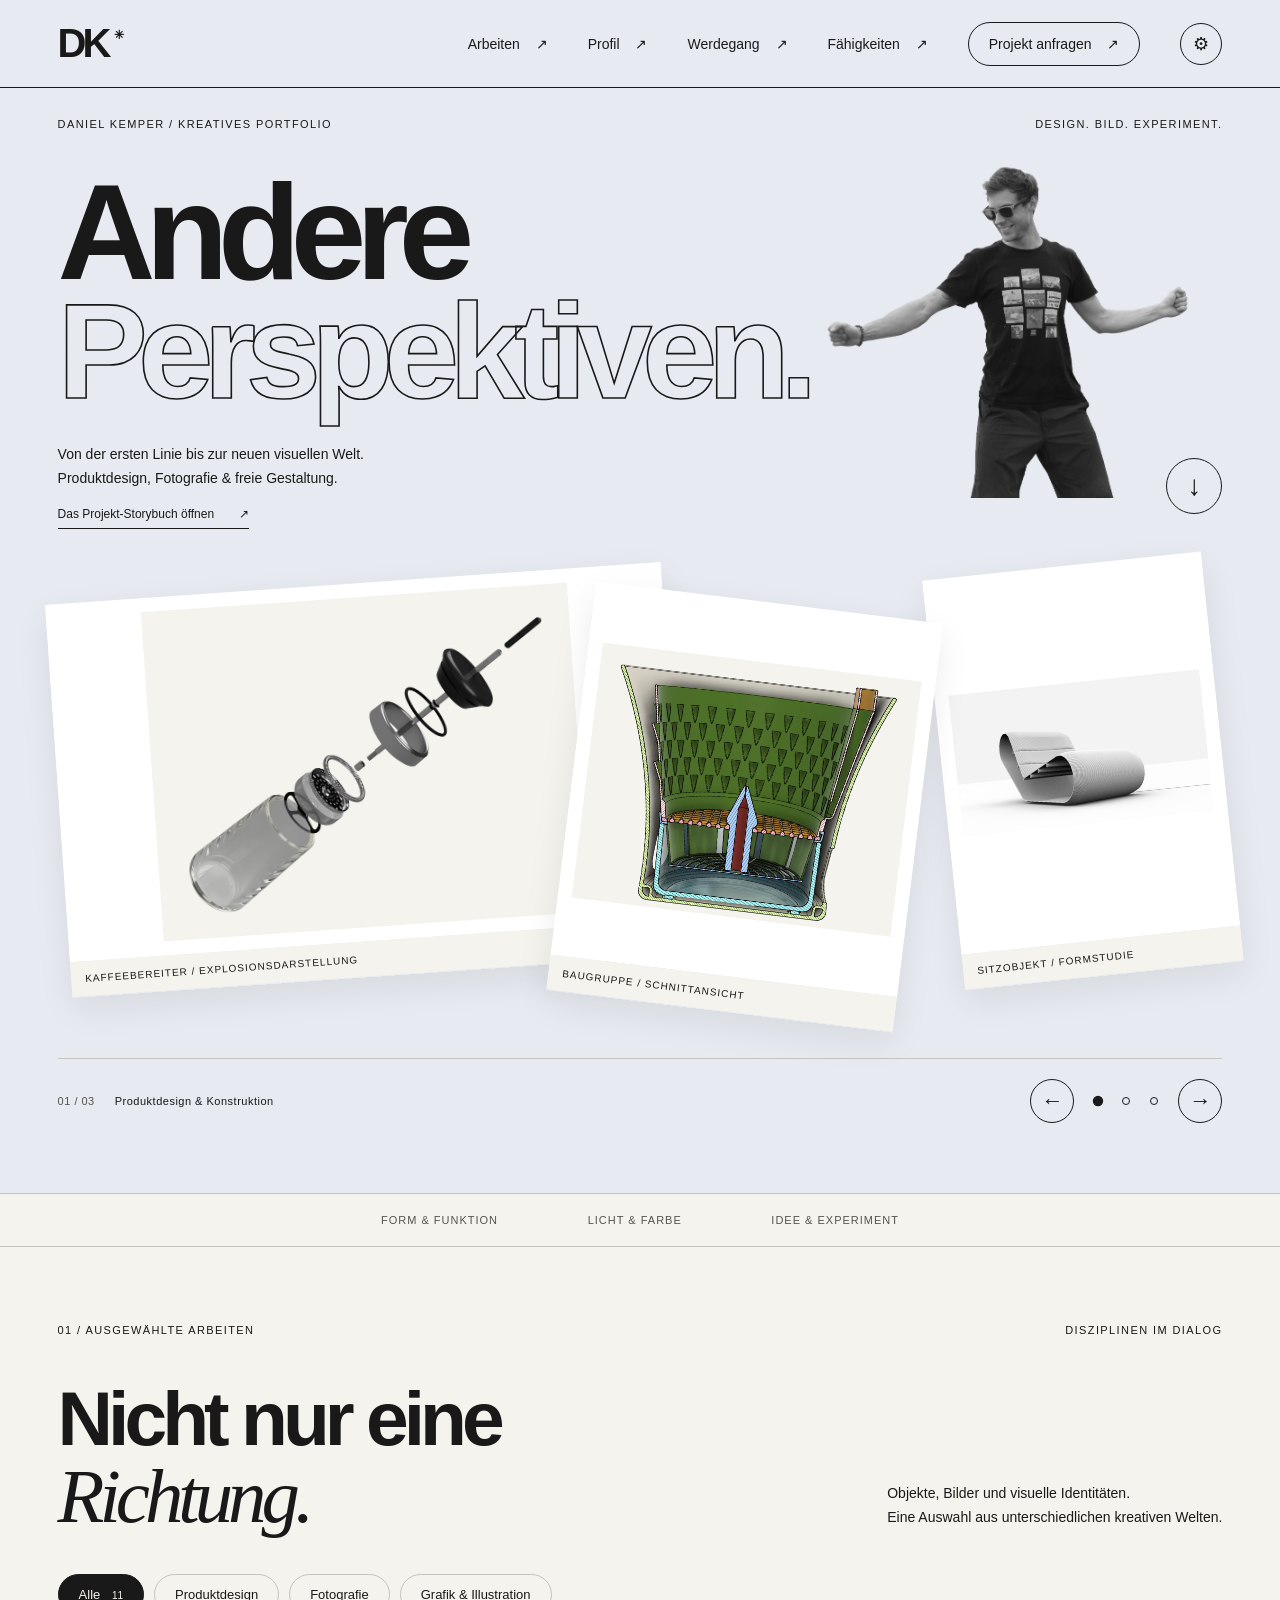
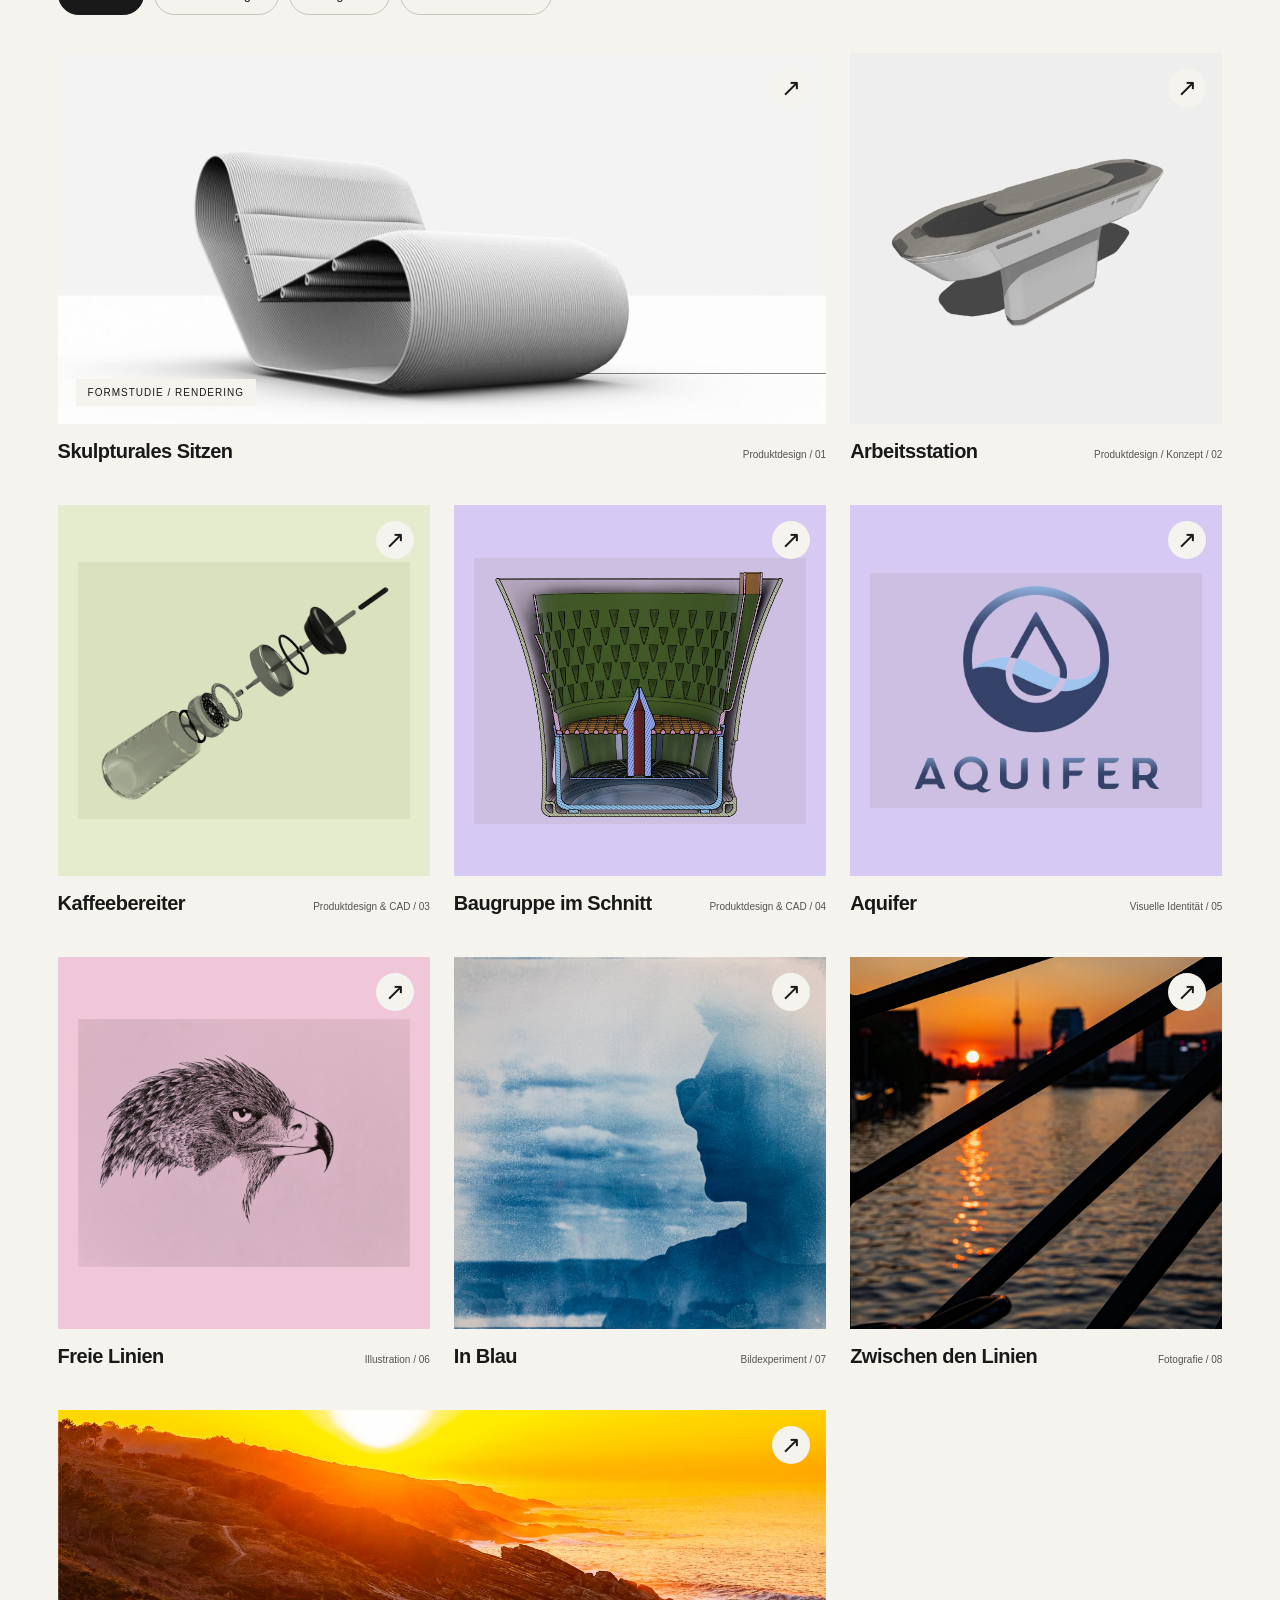
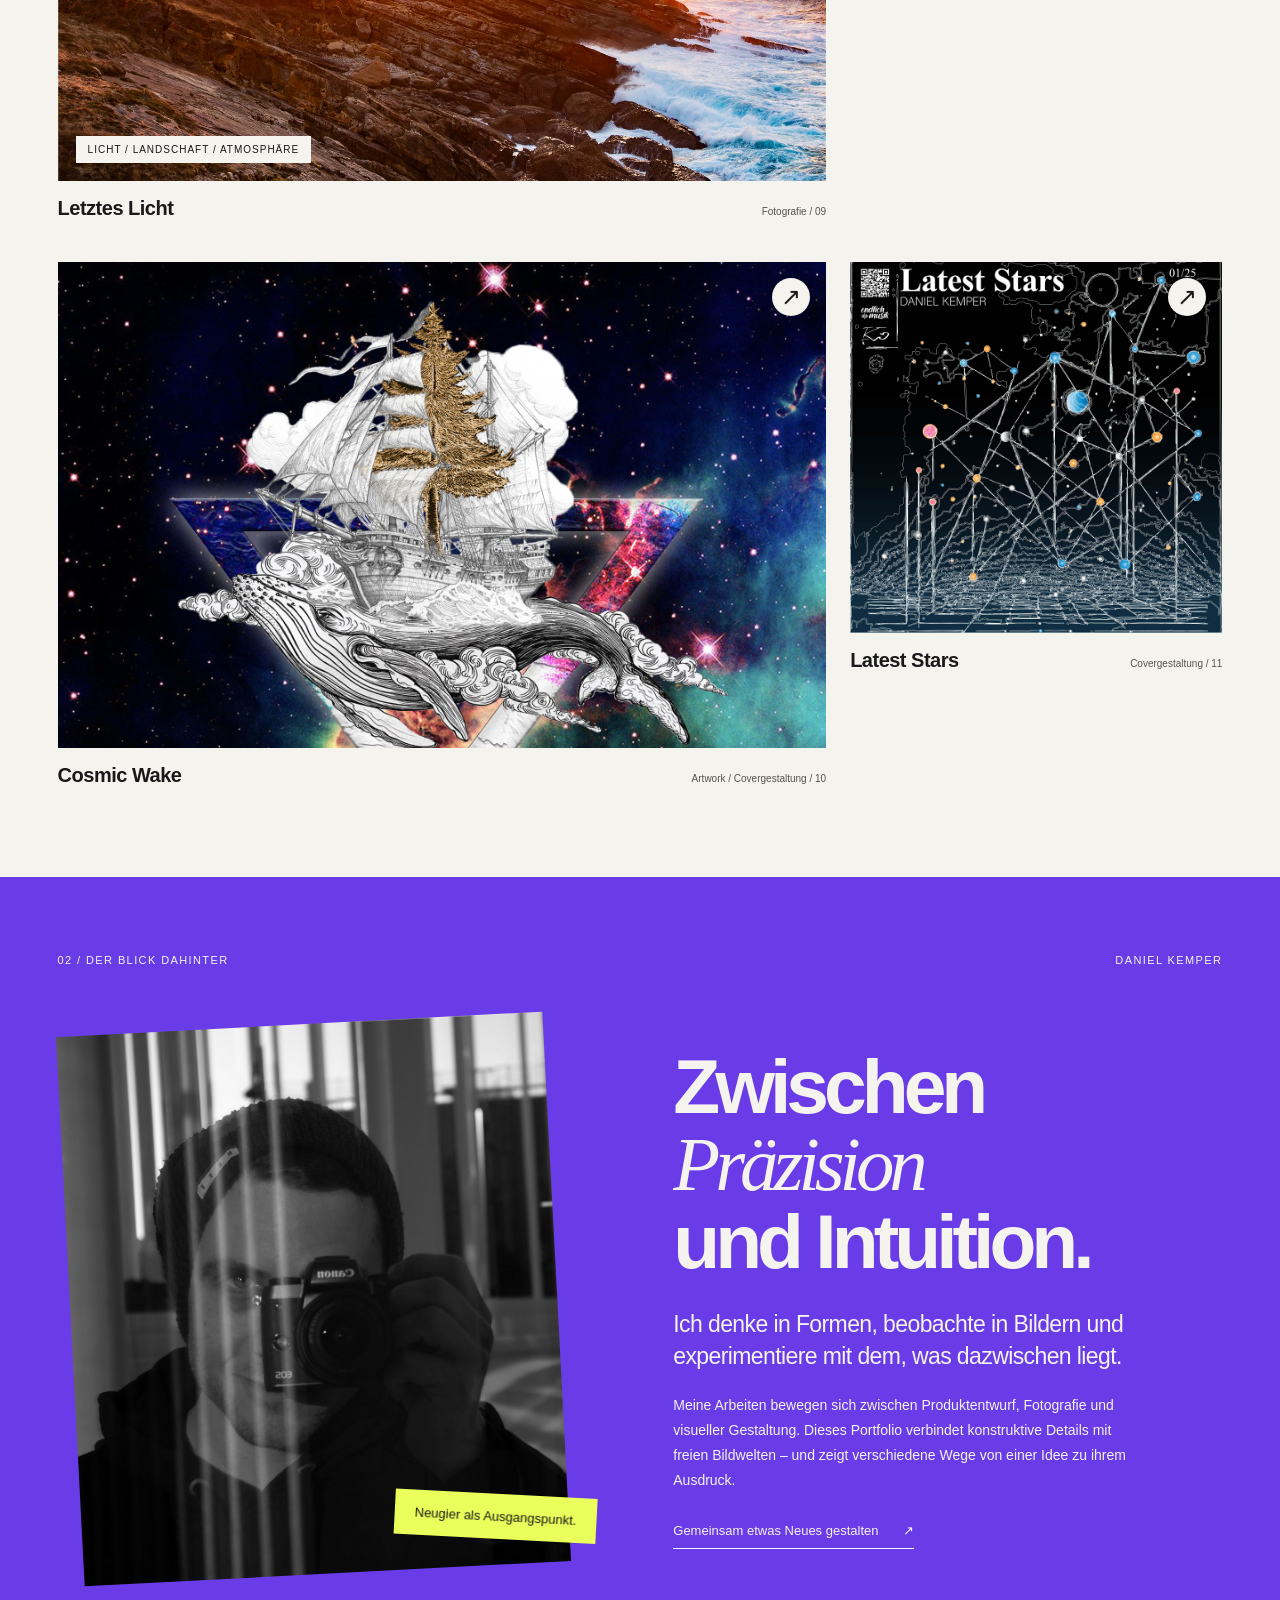
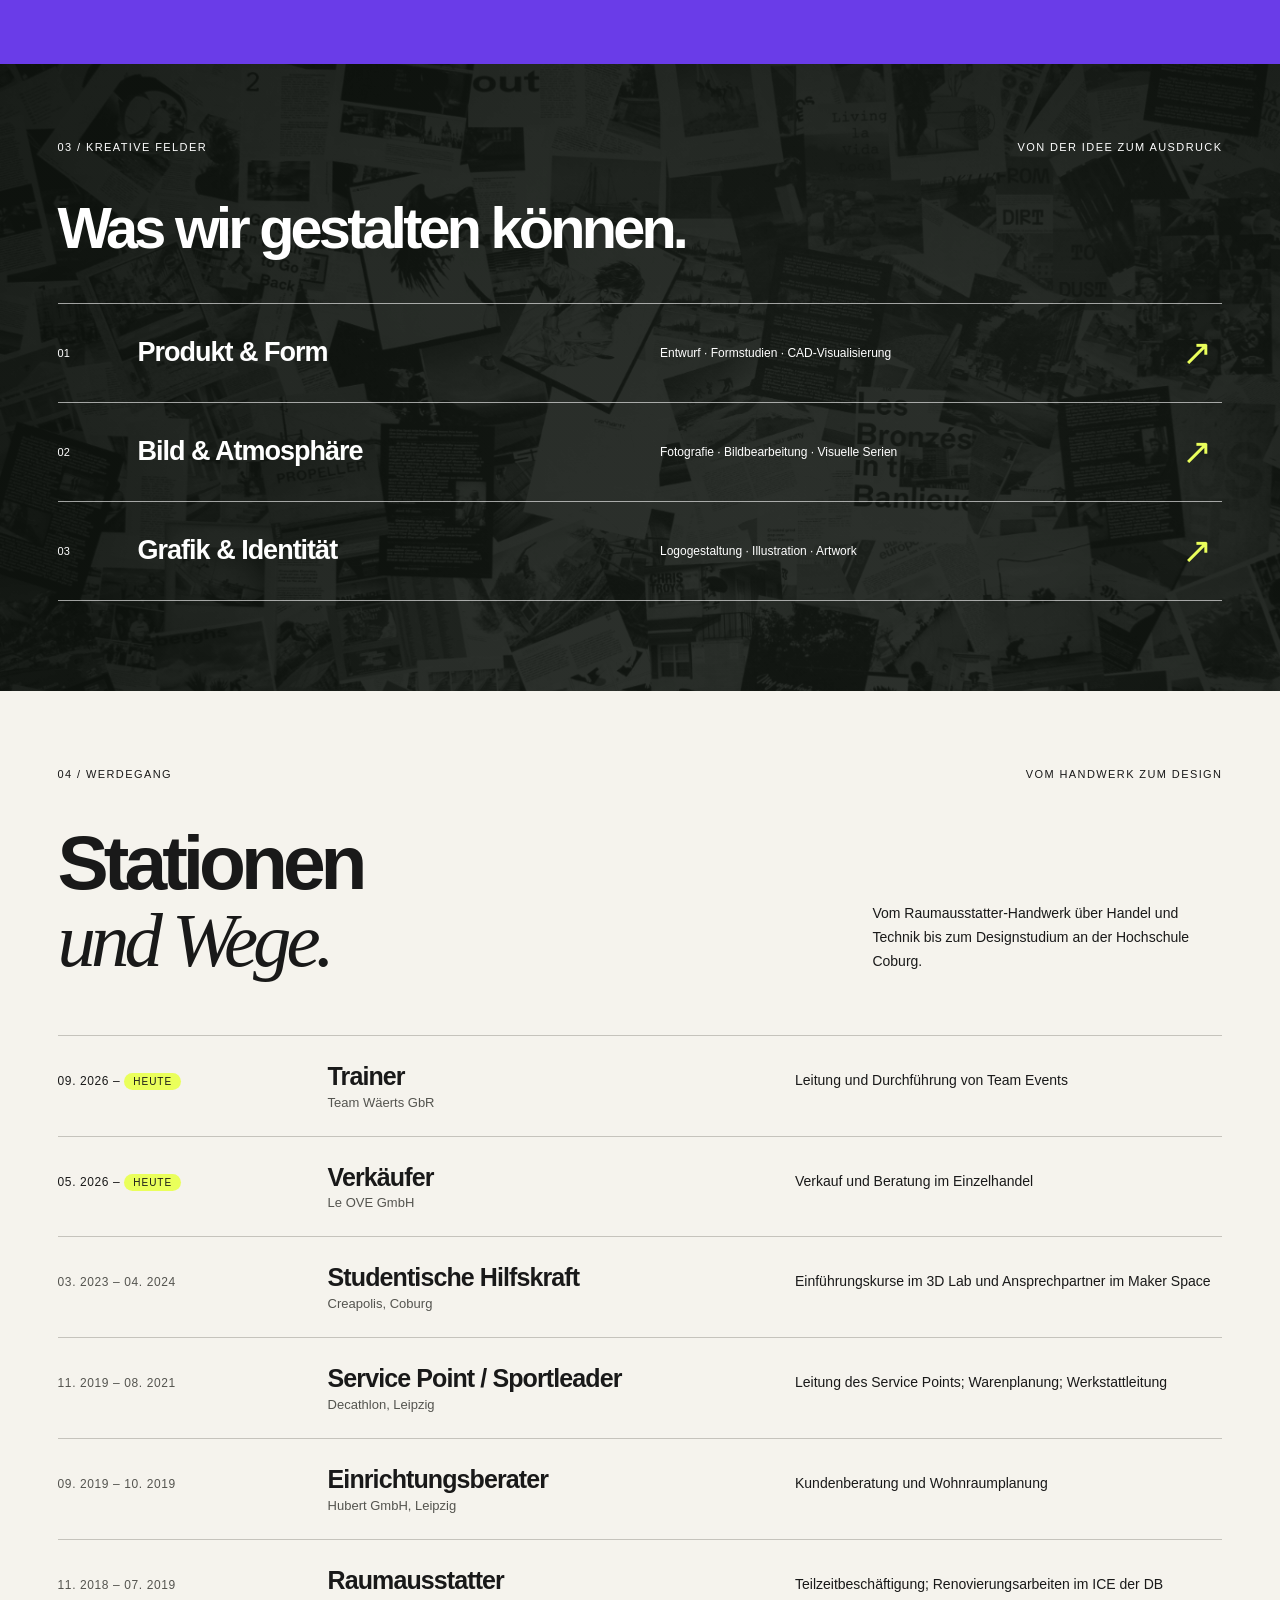
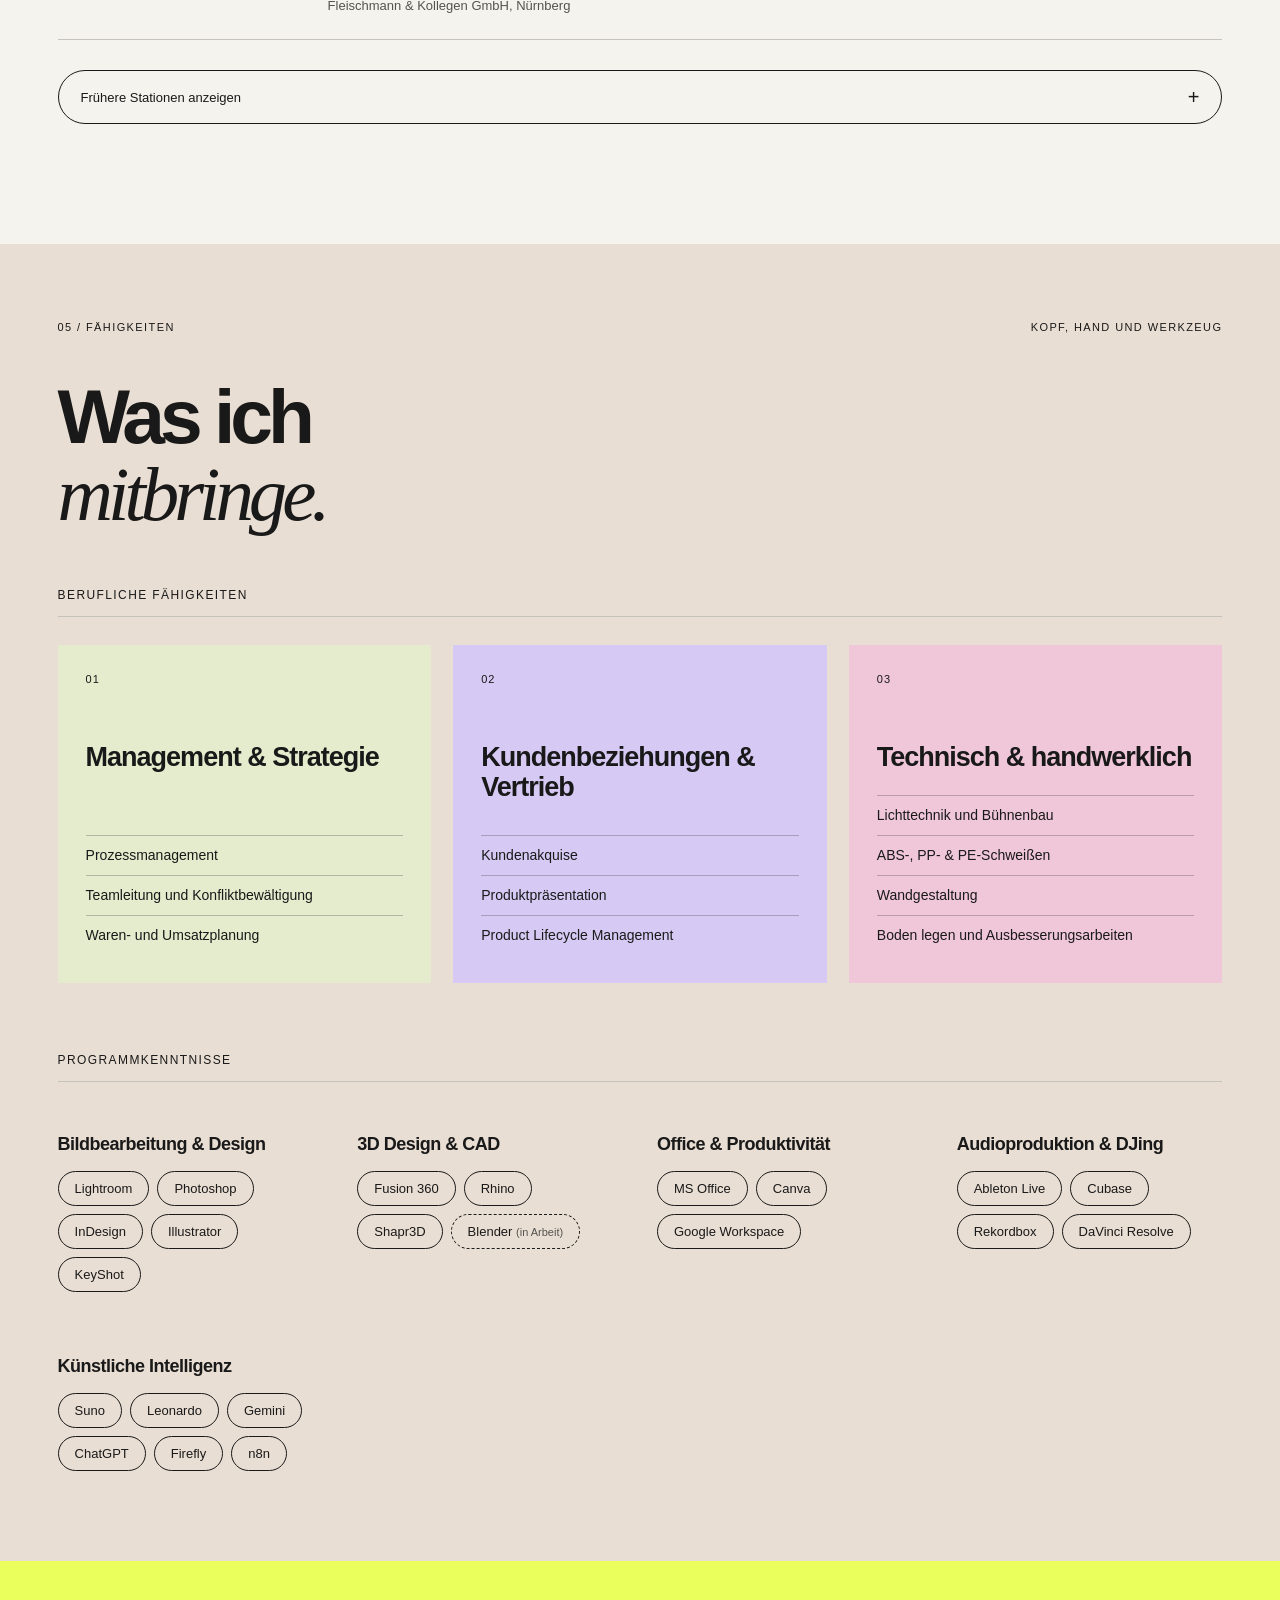
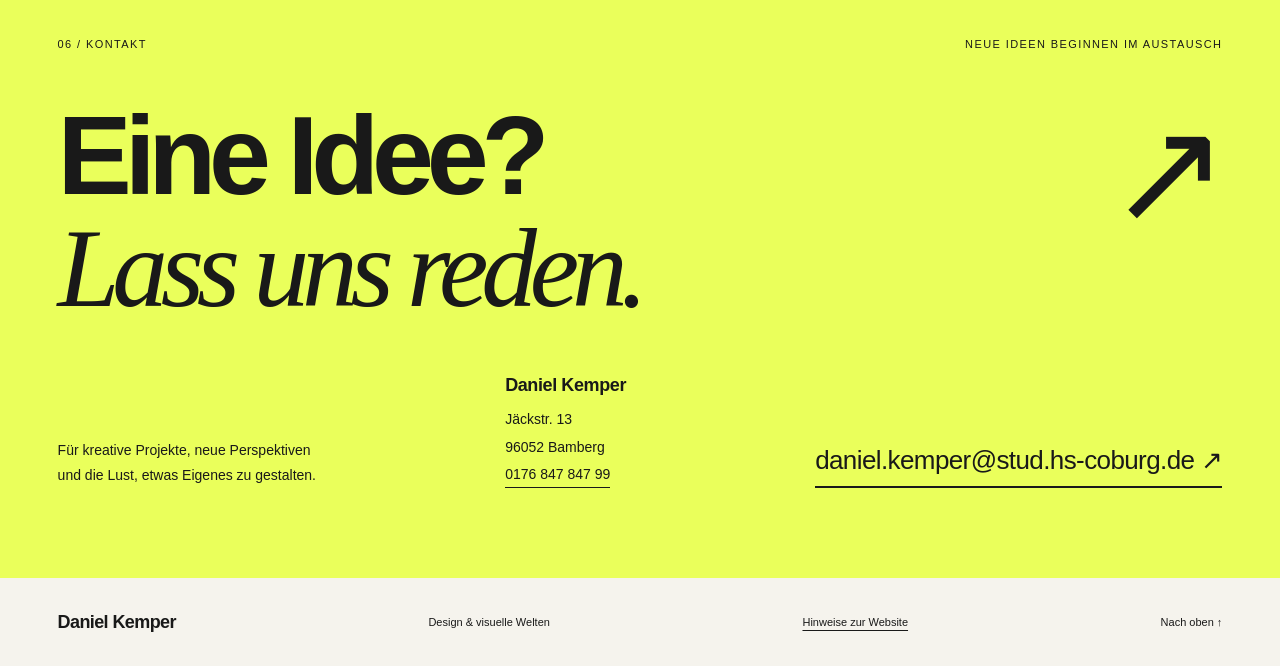
==== commit 32cdda4b: "CV hinzugefügt" ====
--- a/index.html
+++ b/index.html
@@ -19,6 +19,8 @@
     <nav aria-label="Hauptnavigation">
       <a href="#arbeiten">Arbeiten <span>↗</span></a>
       <a href="#profil">Profil <span>↗</span></a>
+      <a href="#werdegang">Werdegang <span>↗</span></a>
+      <a href="#faehigkeiten">Fähigkeiten <span>↗</span></a>
       <a class="nav-contact" href="#kontakt">Projekt anfragen <span>↗</span></a>
       <a class="nav-settings" data-settings-link href="settings.html" aria-label="Einstellungen" title="Einstellungen"><span aria-hidden="true">⚙</span></a>
     </nav>
@@ -104,10 +106,64 @@
         <div><span>03</span><h3>Grafik & Identität</h3><p>Logogestaltung · Illustration · Artwork</p><span aria-hidden="true">↗</span></div>
       </div>
     </section>
+    <section class="career section" id="werdegang" aria-labelledby="career-title">
+      <div class="section-label"><span>04 / Werdegang</span><span>Vom Handwerk zum Design</span></div>
+      <div class="section-heading"><h2 id="career-title">Stationen<br><em>und Wege.</em></h2><p>Vom Raumausstatter-Handwerk über Handel und Technik bis zum Designstudium an der Hochschule Coburg.</p></div>
+      <ol class="timeline">
+        <li class="timeline-item is-current"><time class="timeline-date">09. 2026 – <span class="timeline-now">heute</span></time><div class="timeline-body"><h3>Trainer</h3><p class="timeline-place">Team Wäerts GbR</p><p>Leitung und Durchführung von Team Events</p></div></li>
+        <li class="timeline-item is-current"><time class="timeline-date">05. 2026 – <span class="timeline-now">heute</span></time><div class="timeline-body"><h3>Verkäufer</h3><p class="timeline-place">Le OVE GmbH</p><p>Verkauf und Beratung im Einzelhandel</p></div></li>
+        <li class="timeline-item"><time class="timeline-date">03. 2023 – 04. 2024</time><div class="timeline-body"><h3>Studentische Hilfskraft</h3><p class="timeline-place">Creapolis, Coburg</p><p>Einführungskurse im 3D Lab und Ansprechpartner im Maker Space</p></div></li>
+        <li class="timeline-item"><time class="timeline-date">11. 2019 – 08. 2021</time><div class="timeline-body"><h3>Service Point / Sportleader</h3><p class="timeline-place">Decathlon, Leipzig</p><p>Leitung des Service Points; Warenplanung; Werkstattleitung</p></div></li>
+        <li class="timeline-item"><time class="timeline-date">09. 2019 – 10. 2019</time><div class="timeline-body"><h3>Einrichtungsberater</h3><p class="timeline-place">Hubert GmbH, Leipzig</p><p>Kundenberatung und Wohnraumplanung</p></div></li>
+        <li class="timeline-item"><time class="timeline-date">11. 2018 – 07. 2019</time><div class="timeline-body"><h3>Raumausstatter</h3><p class="timeline-place">Fleischmann & Kollegen GmbH, Nürnberg</p><p>Teilzeitbeschäftigung; Renovierungsarbeiten im ICE der DB</p></div></li>
+      </ol>
+      <details class="timeline-more">
+        <summary><span class="timeline-more-open">Frühere Stationen anzeigen</span><span class="timeline-more-close">Frühere Stationen ausblenden</span><span class="timeline-more-icon" aria-hidden="true">+</span></summary>
+        <ol class="timeline">
+          <li class="timeline-item"><time class="timeline-date">05. 2018 – 10. 2018</time><div class="timeline-body"><h3>Raumausstatter</h3><p class="timeline-place">Weis Bernard GmbH, Nürnberg</p><p>Teilzeitbeschäftigung; Altbau-Sanierungen</p></div></li>
+          <li class="timeline-item"><time class="timeline-date">08. 2015 – 08. 2016</time><div class="timeline-body"><h3>Produktionshelfer</h3><p class="timeline-place">Procedo by gps GmbH, Bayreuth</p><p>Herstellung von Thermoplasten und thermoplastischen Elastomeren</p></div></li>
+          <li class="timeline-item"><time class="timeline-date">05. 2015 – 08. 2015</time><div class="timeline-body"><h3>Lichttechniker</h3><p class="timeline-place">Members, Seybothenreuth</p><p>Aufbau, Steuerung und Bedienung von Bühnentechnik</p></div></li>
+          <li class="timeline-item"><time class="timeline-date">01. 2015 – 05. 2015</time><div class="timeline-body"><h3>ABS-, PP- & PE-Schweißer</h3><p class="timeline-place">PPU Umwelttechnik GmbH, Bayreuth</p><p>Herstellung von Kleinkläranlagen</p></div></li>
+          <li class="timeline-item"><time class="timeline-date">09. 2014 – 12. 2014</time><div class="timeline-body"><h3>Raumausstatter</h3><p class="timeline-place">Optima GmbH, Bayreuth</p><p>Renovierungen im Innenausbau von Wohnräumen</p></div></li>
+          <li class="timeline-item"><time class="timeline-date">05. 2014 – 09. 2014</time><div class="timeline-body"><h3>Raumausstatter</h3><p class="timeline-place">Kompetenz Fachpersonal GmbH, Montage bei Audi</p><p>Mitgestaltung des Audi Driving Experience Centers in Neuburg</p></div></li>
+          <li class="timeline-item"><time class="timeline-date">03. 2014 – 05. 2014</time><div class="timeline-body"><h3>Selbstständig als Raumausstatter</h3><p class="timeline-place">Bayreuth</p><p>Kreative Wandgestaltungen</p></div></li>
+          <li class="timeline-item"><time class="timeline-date">03. 2014 – 04. 2014</time><div class="timeline-body"><h3>Raumausstatter</h3><p class="timeline-place">Optima GmbH, Bayreuth</p><p>Renovierungen im Innenausbau von Wohnräumen</p></div></li>
+          <li class="timeline-item"><time class="timeline-date">11. 2013 – 02. 2014</time><div class="timeline-body"><h3>Arbeitssuchend</h3><p class="timeline-place">Bayreuth</p><p>Auftragsbedingtes Wintertief</p></div></li>
+          <li class="timeline-item"><time class="timeline-date">08. 2012 – 11. 2013</time><div class="timeline-body"><h3>Raumausstatter</h3><p class="timeline-place">Karl Geyer GmbH, Kulmbach</p><p>Selbstständiges Realisieren von Baustellen und Unterweisen der Lehrlinge</p></div></li>
+        </ol>
+      </details>
+    </section>
+    <section class="skills section" id="faehigkeiten" aria-labelledby="skills-title">
+      <div class="section-label"><span>05 / Fähigkeiten</span><span>Kopf, Hand und Werkzeug</span></div>
+      <h2 id="skills-title">Was ich<br><em>mitbringe.</em></h2>
+      <h3 class="skills-subtitle">Berufliche Fähigkeiten</h3>
+      <div class="skill-cards">
+        <article class="skill-card skill-card--lime"><span class="skill-number" aria-hidden="true">01</span><h4>Management & Strategie</h4><ul><li>Prozessmanagement</li><li>Teamleitung und Konfliktbewältigung</li><li>Waren- und Umsatzplanung</li></ul></article>
+        <article class="skill-card skill-card--lavender"><span class="skill-number" aria-hidden="true">02</span><h4>Kundenbeziehungen & Vertrieb</h4><ul><li>Kundenakquise</li><li>Produktpräsentation</li><li>Product Lifecycle Management</li></ul></article>
+        <article class="skill-card skill-card--pink"><span class="skill-number" aria-hidden="true">03</span><h4>Technisch & handwerklich</h4><ul><li>Lichttechnik und Bühnenbau</li><li>ABS-, PP- & PE-Schweißen</li><li>Wandgestaltung</li><li>Boden legen und Ausbesserungsarbeiten</li></ul></article>
+      </div>
+      <h3 class="skills-subtitle">Programmkenntnisse</h3>
+      <div class="tool-groups">
+        <div class="tool-group"><h4>Bildbearbeitung & Design</h4><ul class="chips"><li>Lightroom</li><li>Photoshop</li><li>InDesign</li><li>Illustrator</li><li>KeyShot</li></ul></div>
+        <div class="tool-group"><h4>3D Design & CAD</h4><ul class="chips"><li>Fusion 360</li><li>Rhino</li><li>Shapr3D</li><li class="chip-incoming">Blender <span>(in Arbeit)</span></li></ul></div>
+        <div class="tool-group"><h4>Office & Produktivität</h4><ul class="chips"><li>MS Office</li><li>Canva</li><li>Google Workspace</li></ul></div>
+        <div class="tool-group"><h4>Audioproduktion & DJing</h4><ul class="chips"><li>Ableton Live</li><li>Cubase</li><li>Rekordbox</li><li>DaVinci Resolve</li></ul></div>
+        <div class="tool-group"><h4>Künstliche Intelligenz</h4><ul class="chips"><li>Suno</li><li>Leonardo</li><li>Gemini</li><li>ChatGPT</li><li>Firefly</li><li>n8n</li></ul></div>
+      </div>
+    </section>
     <section class="contact section" id="kontakt" aria-labelledby="contact-title">
-      <div class="section-label"><span>04 / Nächste Perspektive</span><span>Neue Ideen beginnen im Austausch</span></div>
+      <div class="section-label"><span>06 / Kontakt</span><span>Neue Ideen beginnen im Austausch</span></div>
       <h2 id="contact-title">Eine Idee?<br><em>Lass uns reden.</em><span aria-hidden="true">↗</span></h2>
-      <div class="contact-bottom"><p>Für kreative Projekte, neue Perspektiven<br>und die Lust, etwas Eigenes zu gestalten.</p><div id="contact-action"><span class="contact-pending">Kontakt folgt</span><p class="contact-note">Die Kontaktadresse wird noch ergänzt.<br>Projektanfragen sind hier derzeit nicht möglich.</p></div></div>
+      <div class="contact-bottom">
+        <p>Für kreative Projekte, neue Perspektiven<br>und die Lust, etwas Eigenes zu gestalten.</p>
+        <address class="contact-details">
+          <strong>Daniel Kemper</strong>
+          <span>Jäckstr. 13</span>
+          <span>96052 Bamberg</span>
+          <a href="tel:+4917684784799">0176 847 847 99</a>
+        </address>
+        <div id="contact-action"><a class="contact-email" href="mailto:daniel.kemper@stud.hs-coburg.de?subject=Projektanfrage%20%E2%80%93%20Portfolio">daniel.kemper@stud.hs-coburg.de ↗</a></div>
+      </div>
     </section>
   </main>
   <footer><a class="footer-name" href="#start">Daniel Kemper</a><span>Design & visuelle Welten</span><button id="legal-open" type="button">Hinweise zur Website</button><a href="#start">Nach oben ↑</a></footer>
--- a/styles.css
+++ b/styles.css
@@ -141,8 +141,51 @@
 .contact h2 > span { position: absolute; top: 0; right: 0; font-size: 1.3em; font-weight: 400; }
 .contact-bottom { display: flex; justify-content: space-between; align-items: end; gap: 40px; margin-top: 45px; }
 .contact-bottom > p { font-size: 14px; line-height: 1.8; }
+.contact-details { display: grid; gap: 2px; font-style: normal; font-size: 14px; line-height: 1.8; }
+.contact-details strong { font-size: 18px; letter-spacing: -.4px; margin-bottom: 4px; }
+.contact-details a { width: fit-content; border-bottom: 1px solid currentColor; }
+.contact-email { overflow-wrap: anywhere; }
 .contact-pending, .contact-email { display: inline-block; border-bottom: 2px solid var(--accent-ink); padding-bottom: 10px; font-size: 26px; letter-spacing: -.6px; }
 .contact-note { margin-top: 12px; font-size: 11px; line-height: 1.6; }
+.career { background: var(--paper); }
+.career .section-heading { margin-bottom: 55px; }
+.timeline { list-style: none; margin: 0; padding: 0; }
+.timeline-item { display: grid; grid-template-columns: 240px 1fr; gap: 30px; align-items: baseline; border-top: 1px solid var(--line); padding: 26px 0; position: relative; transition: background .3s; }
+.timeline > .timeline-item:last-child { border-bottom: 1px solid var(--line); }
+.timeline-date { font-size: 12px; letter-spacing: .6px; font-variant-numeric: tabular-nums; color: var(--muted); }
+.timeline-now { display: inline-block; padding: 3px 9px; border-radius: 20px; background: var(--lime); color: var(--accent-ink); font-size: 10px; text-transform: uppercase; letter-spacing: 1px; }
+.timeline-body { display: grid; grid-template-columns: 1fr 1fr; column-gap: 40px; row-gap: 4px; align-items: baseline; }
+.timeline-body h3 { grid-column: 1; font-size: 25px; letter-spacing: -.9px; line-height: 1.15; transition: translate .4s, color .4s; }
+.timeline-place { grid-column: 1; font-size: 13px; color: var(--muted); }
+.timeline-body > p:last-child { grid-column: 2; grid-row: 1 / 3; font-size: 14px; line-height: 1.7; }
+.timeline-item.is-current .timeline-date { color: var(--ink); }
+.timeline-more { margin-top: 0; }
+.timeline-more > summary { list-style: none; cursor: pointer; display: flex; justify-content: space-between; align-items: center; margin: 30px 0; padding: 16px 22px; border: 1px solid var(--ink); border-radius: 40px; font-size: 13px; transition: background .25s, color .25s; }
+.timeline-more > summary::-webkit-details-marker { display: none; }
+.timeline-more > summary:hover { background: var(--lime); color: var(--accent-ink); }
+.timeline-more-close, .timeline-more[open] .timeline-more-open { display: none; }
+.timeline-more[open] .timeline-more-close { display: inline; }
+.timeline-more-icon { font-size: 20px; line-height: 1; transition: rotate .3s; }
+.timeline-more[open] .timeline-more-icon { rotate: 45deg; }
+.skills { background: var(--sand); }
+.skills h2 { margin: 42px 0 55px; }
+.skills-subtitle { font-size: 12px; font-weight: 400; text-transform: uppercase; letter-spacing: 1.4px; border-bottom: 1px solid var(--line); padding-bottom: 14px; margin-bottom: 28px; }
+.skill-cards { display: grid; grid-template-columns: repeat(3, minmax(0, 1fr)); gap: 22px; margin-bottom: 70px; }
+.skill-card { display: flex; flex-direction: column; gap: 22px; min-height: 280px; padding: 28px; color: #191919; transition: transform .4s cubic-bezier(.22, 1, .36, 1); }
+.skill-card--lime { background: var(--project-lime); }
+.skill-card--lavender { background: var(--project-lavender); }
+.skill-card--pink { background: var(--project-pink); }
+.skill-number { font-size: 11px; letter-spacing: 1px; }
+.skill-card h4 { font-size: 27px; line-height: 1.1; letter-spacing: -1px; margin-bottom: auto; }
+.skill-card ul { list-style: none; margin: 0; padding: 0; font-size: 14px; line-height: 1.5; }
+.skill-card li { border-top: 1px solid #19191940; padding: 9px 0; }
+.tool-groups { display: grid; grid-template-columns: repeat(auto-fit, minmax(260px, 1fr)); gap: 40px 34px; }
+.tool-group h4 { font-size: 18px; letter-spacing: -.5px; margin-bottom: 16px; }
+.chips { list-style: none; margin: 0; padding: 0; display: flex; flex-wrap: wrap; gap: 8px; }
+.chips li { border: 1px solid var(--ink); border-radius: 30px; padding: 9px 16px; font-size: 13px; transition: background .25s, color .25s; }
+.chips li:hover { background: var(--lime); color: var(--accent-ink); }
+.chips .chip-incoming { border-style: dashed; }
+.chips .chip-incoming span { color: var(--muted); font-size: 11px; }
 footer { display: flex; justify-content: space-between; gap: 20px; align-items: center; padding: 30px 4.5%; font-size: 11px; }
 .footer-name { font-size: 18px; font-weight: 700; letter-spacing: -.6px; }
 footer button { padding: 8px 0; background: none; border: none; font-size: 11px; text-decoration: underline; text-underline-offset: 4px; }
@@ -209,6 +252,13 @@
   .project-caption { flex-direction: column; gap: 5px; }
   .service-list > div { grid-template-columns: 30px 1fr 1fr 30px; }
   .service-list h3 { font-size: 23px; }
+  nav a[href="#werdegang"], nav a[href="#faehigkeiten"] { display: none; }
+  .timeline-item { grid-template-columns: 170px 1fr; gap: 20px; }
+  .timeline-body { grid-template-columns: 1fr; }
+  .timeline-body > p:last-child { grid-column: 1; grid-row: auto; }
+  .skill-cards { grid-template-columns: 1fr; }
+  .skill-card { min-height: 0; }
+  .contact-bottom { flex-wrap: wrap; }
 }
 @media (max-width: 650px) {
   html { scroll-padding-top: 20px; }
@@ -277,6 +327,14 @@
   .contact h2 > span { top: -8px; font-size: .8em; }
   .contact-bottom { flex-direction: column; align-items: start; gap: 30px; margin-top: 28px; }
   .contact-bottom > p { font-size: 12px; }
+  .timeline-item { grid-template-columns: 1fr; gap: 10px; padding: 22px 0; }
+  .timeline-body h3 { font-size: 22px; }
+  .timeline-more > summary { padding: 14px 18px; font-size: 12px; }
+  .skills h2 { margin: 30px 0 40px; }
+  .skill-cards { margin-bottom: 50px; }
+  .skill-card { padding: 22px; }
+  .skill-card h4 { font-size: 24px; }
+  .contact-details { font-size: 13px; }
   footer { flex-wrap: wrap; padding: 25px 5%; gap: 20px; }
   footer > * { flex-basis: calc(50% - 10px); }
   footer > :nth-child(even) { text-align: right; }
